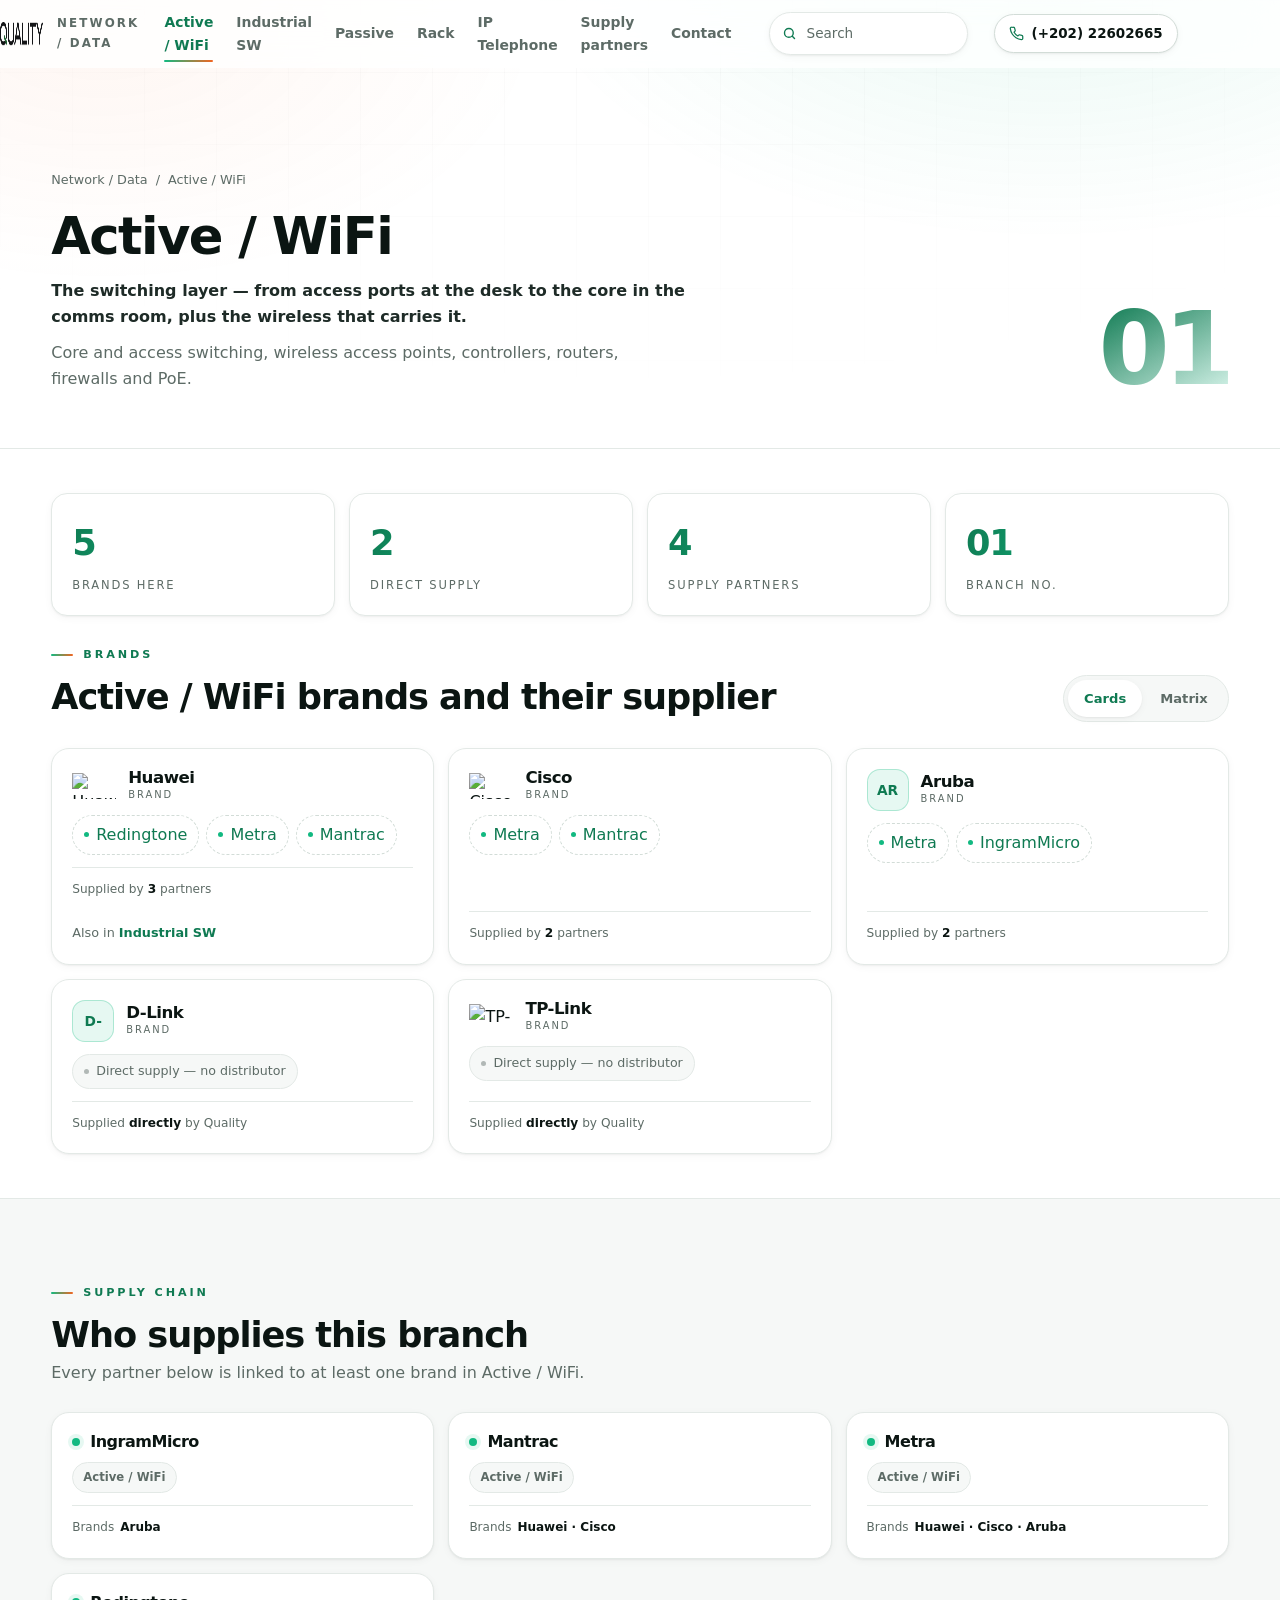
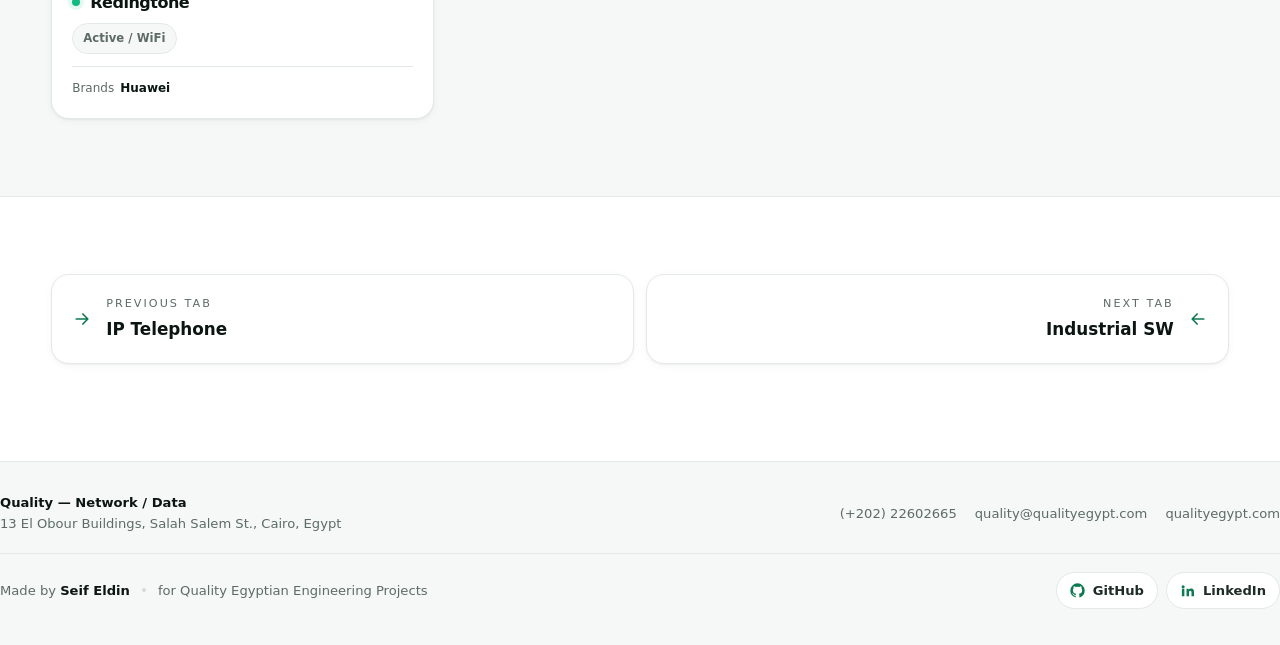
==== active.html @ df66ff1b "Add search, click-to-answer cross-links, insights, and social/SEO metadata" ====
<!doctype html>
<html lang="en">
<head>
<meta charset="utf-8">
<meta name="viewport" content="width=device-width, initial-scale=1">
<title>Active / WiFi — Quality Network / Data</title>
<meta name="description" content="Huawei, Cisco, Aruba, D-Link and TP-Link switching and wireless — with the partner behind each line.">
<link rel="icon" href="assets/icon.svg" type="image/svg+xml">
<link rel="apple-touch-icon" href="assets/apple-touch-icon.png">
<link rel="stylesheet" href="assets/style.css?v=7">

<!-- seo -->
<meta name="theme-color" content="#0F7A52">
<link rel="canonical" href="https://seifmomo.github.io/quality-network-map/active.html">
<meta property="og:type" content="website">
<meta property="og:site_name" content="Quality Network / Data">
<meta property="og:title" content="Active / WiFi — Quality Network / Data">
<meta property="og:description" content="Huawei, Cisco, Aruba, D-Link and TP-Link switching and wireless — with the partner behind each line.">
<meta property="og:url" content="https://seifmomo.github.io/quality-network-map/active.html">
<meta property="og:image" content="https://seifmomo.github.io/quality-network-map/img/og.png">
<meta property="og:image:width" content="1200">
<meta property="og:image:height" content="630">
<meta name="twitter:card" content="summary_large_image">
<meta name="twitter:title" content="Active / WiFi — Quality Network / Data">
<meta name="twitter:description" content="Huawei, Cisco, Aruba, D-Link and TP-Link switching and wireless — with the partner behind each line.">
<meta name="twitter:image" content="https://seifmomo.github.io/quality-network-map/img/og.png">
</head>
<body data-page="active">

<div class="prog" id="prog"></div>
<header class="bar" id="bar"></header>
<div class="mob" id="mob"></div>

<main>
  <section class="phero" id="phero"></section>
  <div id="body"></div>
</main>

<footer class="foot" id="foot"></footer>

<script src="assets/data.js?v=7"></script>
<script src="assets/app.js?v=7"></script>
</body>
</html>
---- assets/style.css ----
/* ===========================================================
   Quality Network — light UI
   White canvas · emerald accent · quiet motion
   =========================================================== */

:root{
  --white:#FFFFFF;
  --paper:#F6F8F7;
  --paper-2:#EFF3F1;
  --ink:#0B1512;
  --ink-2:#1E2B27;
  --muted:#5D6B66;
  --line:#E3E9E6;
  --line-2:#D2DCD7;
  --em:#0F7A52;          /* text-safe green */
  --em-mid:#12B981;      /* decorative green */
  --em-soft:rgba(18,185,129,.10);
  --em-line:rgba(18,185,129,.28);
  --warm:#F26522;
  --warm-soft:rgba(242,101,34,.10);
  --shadow-s:0 1px 2px rgba(11,21,18,.05),0 2px 8px rgba(11,21,18,.04);
  --shadow-m:0 10px 30px -14px rgba(11,21,18,.22);
  --shadow-l:0 34px 70px -34px rgba(11,21,18,.34);
  --bar:68px;
  --w:1240px;
  --ease:cubic-bezier(.2,.7,.2,1);
  --r:18px;
}

*,*::before,*::after{box-sizing:border-box}
html{scroll-behavior:smooth;-webkit-text-size-adjust:100%}
body{
  margin:0;color:var(--ink);background:var(--white);
  font:400 16px/1.62 "Inter","Segoe UI",system-ui,-apple-system,"Helvetica Neue",Arial,sans-serif;
  -webkit-font-smoothing:antialiased;overflow-x:hidden;
}

/* soft emerald light behind everything */
body::before{
  content:"";position:fixed;inset:0;z-index:-2;pointer-events:none;
  background:
    radial-gradient(900px 520px at 82% -8%,rgba(18,185,129,.10),transparent 60%),
    radial-gradient(760px 460px at 8% 2%,rgba(242,101,34,.06),transparent 58%);
}
body::after{
  content:"";position:fixed;inset:0;z-index:-1;pointer-events:none;opacity:.6;
  background-image:
    linear-gradient(rgba(11,21,18,.035) 1px,transparent 1px),
    linear-gradient(90deg,rgba(11,21,18,.035) 1px,transparent 1px);
  background-size:72px 72px;
  -webkit-mask-image:radial-gradient(110% 70% at 50% 0%,#000 10%,transparent 70%);
  mask-image:radial-gradient(110% 70% at 50% 0%,#000 10%,transparent 70%);
}

img{display:block;max-width:100%}
a{color:inherit;text-decoration:none}
h1,h2,h3{margin:0;line-height:1.08;letter-spacing:-.03em;font-weight:800;color:var(--ink)}
p{margin:0}
::selection{background:var(--em-mid);color:#fff}

.wrap{width:min(var(--w),92vw);margin-inline:auto}
.muted{color:var(--muted)}

.eyebrow{
  display:inline-flex;align-items:center;gap:10px;
  font-size:.7rem;font-weight:700;letter-spacing:.26em;text-transform:uppercase;color:var(--em);
}
.eyebrow::before{content:"";width:22px;height:2px;border-radius:2px;background:linear-gradient(90deg,var(--em-mid),var(--warm))}

.grad{background:linear-gradient(110deg,var(--em),var(--em-mid) 60%,var(--warm));-webkit-background-clip:text;background-clip:text;color:transparent}

/* ---------------- top bar ---------------- */
.bar{
  position:fixed;top:0;left:0;right:0;z-index:70;height:var(--bar);
  display:flex;align-items:center;
  background:rgba(255,255,255,.82);backdrop-filter:blur(20px) saturate(170%);
  border-bottom:1px solid transparent;
  transform:translateY(-112%);opacity:0;
  transition:transform .6s var(--ease),opacity .45s var(--ease),border-color .35s,box-shadow .35s;
}
body.bar-on .bar{transform:none;opacity:1}
.bar.stuck{border-color:var(--line);box-shadow:0 10px 30px -24px rgba(11,21,18,.5)}
.bar-in{display:flex;align-items:center;gap:14px;width:min(var(--w),92vw)}
.bar .logo{height:24px;width:auto}
.bar .brand{font-size:.74rem;font-weight:700;letter-spacing:.18em;text-transform:uppercase;color:var(--muted)}
.bar nav{margin-left:auto;display:flex;align-items:center;gap:1px}
.bar nav a{
  position:relative;padding:8px 11px;border-radius:10px;font-size:.87rem;font-weight:550;color:var(--muted);
  transition:color .2s,background .2s;
}
.bar nav a:hover{color:var(--ink);background:var(--paper)}
.bar nav a.on{color:var(--em)}
.bar nav a.on::after{
  content:"";position:absolute;left:11px;right:11px;bottom:2px;height:2px;border-radius:2px;
  background:linear-gradient(90deg,var(--em-mid),var(--warm));
  animation:wipe .45s var(--ease);
}
@keyframes wipe{from{transform:scaleX(0);transform-origin:left}to{transform:scaleX(1)}}
.bar .tel{
  display:inline-flex;align-items:center;gap:8px;margin-left:12px;padding:8px 14px;border-radius:999px;
  border:1px solid var(--line-2);background:var(--white);font-size:.84rem;font-weight:650;white-space:nowrap;
  box-shadow:var(--shadow-s);transition:.24s var(--ease);
}
.bar .tel:hover{border-color:var(--em-mid);color:var(--em);box-shadow:0 10px 24px -14px rgba(18,185,129,.9)}
.bar .tel svg{width:15px;height:15px;color:var(--em)}

.bsearch{
  display:flex;align-items:center;gap:8px;margin-left:12px;padding:8px 12px;border-radius:999px;
  border:1px solid var(--line);background:var(--white);box-shadow:var(--shadow-s);transition:.24s var(--ease);
}
.bsearch:focus-within{border-color:var(--em-mid);box-shadow:0 10px 24px -14px rgba(18,185,129,.9)}
.bsearch svg{width:15px;height:15px;color:var(--em);flex:none}
.bsearch input{border:0;outline:0;background:none;font:inherit;font-size:.85rem;font-weight:600;color:var(--ink);width:150px}
.bsearch input::placeholder{color:var(--muted);font-weight:500}
.bsearch input::-webkit-search-cancel-button{-webkit-appearance:none}

.burger{
  display:none;margin-left:auto;width:42px;height:42px;border-radius:12px;cursor:pointer;
  background:var(--white);border:1px solid var(--line);align-items:center;justify-content:center;flex-direction:column;gap:5px;
  box-shadow:var(--shadow-s);
}
.burger i{width:17px;height:2px;border-radius:2px;background:var(--ink);display:block;transition:.28s var(--ease)}
.burger.on i:nth-child(1){transform:translateY(6.5px) rotate(45deg)}
.burger.on i:nth-child(2){opacity:0}
.burger.on i:nth-child(3){transform:translateY(-6.5px) rotate(-45deg)}

.mob{
  position:fixed;top:var(--bar);left:0;right:0;z-index:69;
  background:rgba(255,255,255,.97);backdrop-filter:blur(18px);border-bottom:1px solid var(--line);
  box-shadow:var(--shadow-m);padding:8px 4vw 20px;display:none;
}
.mob.on{display:block;animation:dropIn .35s var(--ease)}
.mob a{display:flex;align-items:center;justify-content:space-between;gap:12px;padding:14px 2px;border-bottom:1px solid var(--line);font-weight:650}
.mob a:last-child{border:0}
.mob a i{font-style:normal;font-size:.72rem;letter-spacing:.14em;text-transform:uppercase;color:var(--muted)}
.mob a.on{color:var(--em)}
@keyframes dropIn{from{opacity:0;transform:translateY(-10px)}to{opacity:1;transform:none}}

@media (max-width:1080px){
  .bar nav{display:none}
  .bar .tel{display:none}
  .bsearch{margin-left:auto}
  .bsearch input{width:120px}
  .burger{display:flex;margin-left:0}
}

.prog{position:fixed;top:0;left:0;height:3px;width:0;z-index:71;background:linear-gradient(90deg,var(--em-mid),var(--warm))}

/* ---------------- hero ---------------- */
.hero{position:relative;padding:clamp(46px,8vh,96px) 0 clamp(40px,6vh,72px)}

.hero-logo{
  display:block;margin:0 auto;height:clamp(40px,5vw,58px);width:auto;
  filter:drop-shadow(0 10px 22px rgba(11,21,18,.10));
  animation:pop .9s var(--ease) both;
}
.hero-line{
  margin:22px auto 0;text-align:center;color:var(--muted);font-size:clamp(.95rem,1.5vw,1.05rem);
  animation:up .9s var(--ease) .08s both;
  transition:opacity .26s var(--ease),transform .26s var(--ease);
}
.hero-line.swap{opacity:0;transform:translateY(-4px)}

/* hero search + quick chips */
.hero-search{
  position:relative;width:min(560px,90vw);margin:26px auto 0;
  display:flex;align-items:center;gap:12px;padding:8px 10px 8px 18px;
  background:var(--white);border:1px solid var(--line);border-radius:999px;
  box-shadow:var(--shadow-m);transition:border-color .28s,box-shadow .28s,transform .28s var(--ease);
}
.hero-search:focus-within{border-color:var(--em-mid);box-shadow:0 20px 46px -26px rgba(18,185,129,.95);transform:translateY(-1px)}
.hero-search svg{width:19px;height:19px;color:var(--em);flex:none}
.hero-search input{
  flex:1;min-width:0;border:0;outline:0;background:none;font:inherit;
  font-size:1rem;font-weight:600;color:var(--ink);
}
.hero-search input::placeholder{color:var(--muted);font-weight:500}
.hero-search input::-webkit-search-cancel-button{-webkit-appearance:none}
.hero-search kbd{
  font:inherit;font-size:.72rem;font-weight:750;color:var(--muted);
  border:1px solid var(--line);border-bottom-width:2px;border-radius:7px;padding:2px 8px;background:var(--paper);
}
.hero-chips{display:flex;justify-content:center;gap:8px;flex-wrap:wrap;margin-top:14px}
.chip.q{cursor:pointer;font:inherit;transition:.22s var(--ease)}
.chip.q:hover{border-color:var(--em-mid);color:var(--em);transform:translateY(-2px);box-shadow:var(--shadow-s)}
.chip.act{
  cursor:pointer;font:inherit;background:none;border:1px dashed var(--line-2);
  transition:.22s var(--ease);
}
.chip.act:hover{border-color:var(--em-mid);color:var(--em);background:var(--em-soft);border-style:solid}

/* search results */
.sres{
  position:fixed;z-index:96;max-height:min(68vh,440px);overflow:auto;padding:8px;
  background:var(--white);border:1px solid var(--line);border-radius:14px;box-shadow:var(--shadow-l);
}
.sgrp{font-size:.66rem;font-weight:750;letter-spacing:.16em;text-transform:uppercase;color:var(--muted);padding:10px 10px 6px}
.srow{display:grid;grid-template-columns:auto 1fr;gap:2px 12px;align-items:center;padding:9px 10px;border-radius:10px;color:inherit;text-decoration:none}
.srow:hover,.srow:focus{background:var(--paper);outline:none}
.srow .sk{
  grid-row:1/3;align-self:center;font-size:.6rem;font-weight:750;letter-spacing:.1em;text-transform:uppercase;
  color:var(--em);background:var(--em-soft);border:1px solid var(--em-line);border-radius:6px;padding:3px 6px;
}
.srow b{font-size:.94rem;font-weight:700}
.srow .sm{grid-column:2;font-size:.78rem;color:var(--muted)}
.snone{padding:16px 12px;color:var(--muted);font-size:.9rem}

/* filter bar + focus highlight */
.filterbar{
  width:min(960px,92vw);margin:18px auto 0;display:flex;align-items:center;gap:12px;
  justify-content:space-between;font-size:.85rem;color:var(--muted);
}
.filterbar[hidden]{display:none}
.filterbar b{color:var(--ink)}
.fclear{
  font:inherit;cursor:pointer;font-weight:650;color:var(--ink-2);
  border:1px solid var(--line);background:var(--white);border-radius:999px;padding:6px 12px;
  transition:.22s var(--ease);
}
.fclear:hover{border-color:var(--em-mid);color:var(--em)}
.also{margin-top:12px;font-size:.8rem;color:var(--muted)}
.also a{color:var(--em);font-weight:700}
.also a:hover{text-decoration:underline}
.insight{max-width:66ch;margin:-16px 0 26px;font-weight:650;color:var(--ink-2)}
.insight::before{
  content:"";display:inline-block;width:16px;height:16px;margin-right:10px;vertical-align:-3px;border-radius:5px;
  background:linear-gradient(135deg,var(--em-mid),var(--em));
}
.bcard.flash,.scard.flash{animation:flash 1.8s var(--ease)}
@keyframes flash{
  0%,100%{box-shadow:var(--shadow-s)}
  25%{box-shadow:0 0 0 3px var(--em-mid),0 0 0 1px var(--em-mid) inset;border-color:var(--em-mid)}
}

/* ---- insights (supply tab) ---- */
.sslist{display:grid;gap:2px;margin-top:18px;max-width:820px}
.ssitem{display:flex;align-items:baseline;justify-content:space-between;gap:16px;padding:11px 2px;border-bottom:1px solid var(--line)}
.ssitem:last-child{border-bottom:0}
.ssitem b{font-weight:700}
.ssitem span{color:var(--muted);font-size:.86rem;text-align:right}
.cov{display:grid;gap:2px;margin-top:18px;max-width:820px}
.cov-row{display:flex;align-items:baseline;justify-content:space-between;gap:16px;padding:11px 2px;border-bottom:1px solid var(--line)}
.cov-row:last-child{border-bottom:0}
.cov-row b{font-weight:700}
.cov-row span{color:var(--muted);font-size:.84rem;text-align:right}

/* ---------------- section chooser ---------------- */
.chooser{width:min(960px,92vw);margin:clamp(26px,4vh,44px) auto 0;display:grid;gap:8px}
.row{
  position:relative;display:grid;align-items:center;gap:18px;
  grid-template-columns:34px minmax(0,auto) minmax(0,1fr) 34px;
  padding:16px 20px;border-radius:14px;
  background:var(--white);border:1px solid var(--line);
  transition:transform .3s var(--ease),border-color .3s,box-shadow .3s,background .3s;
}
.row::before{
  content:"";position:absolute;left:0;top:12px;bottom:12px;width:3px;border-radius:3px;
  background:linear-gradient(180deg,var(--em-mid),var(--warm));
  transform:scaleY(0);transform-origin:center;transition:transform .35s var(--ease);
}
.row:hover{transform:translateX(6px);border-color:var(--em-line);box-shadow:var(--shadow-m);background:#fff}
.row:hover::before{transform:scaleY(1)}
.row .ix{font-size:.76rem;font-weight:750;letter-spacing:.12em;color:var(--em)}
.row .nm{display:flex;align-items:center;gap:10px;min-width:0}
.row .nm b{font-size:clamp(1rem,1.6vw,1.16rem);font-weight:750;letter-spacing:-.015em;white-space:nowrap}
.row .nm i{
  font-style:normal;font-size:.7rem;font-weight:650;padding:3px 9px;border-radius:999px;flex:0 0 auto;
  background:var(--em-soft);border:1px solid var(--em-line);color:var(--em);
}
.row .tags{
  font-size:.83rem;color:var(--muted);text-align:right;
  overflow:hidden;text-overflow:ellipsis;white-space:nowrap;
}
.row .arw{
  width:30px;height:30px;border-radius:50%;display:grid;place-items:center;
  background:var(--paper);border:1px solid var(--line);color:var(--muted);transition:.3s var(--ease);
}
.row .arw svg{width:14px;height:14px}
.row:hover .arw{background:var(--em-mid);border-color:var(--em-mid);color:#fff;transform:rotate(-45deg)}

@media (max-width:760px){
  .row{grid-template-columns:26px minmax(0,1fr) 30px;gap:12px;padding:14px 16px}
  .row .tags{grid-column:2 / -1;text-align:left;white-space:normal;padding-right:34px}
}

@keyframes pop{from{opacity:0;transform:translateY(14px) scale(.94)}to{opacity:1;transform:none}}
@keyframes up{from{opacity:0;transform:translateY(20px)}to{opacity:1;transform:none}}

/* ---------------- section heads ---------------- */
.phero{padding:calc(var(--bar) + clamp(48px,8vw,104px)) 0 clamp(30px,5vw,56px);border-bottom:1px solid var(--line)}
.phero-in{display:flex;align-items:flex-end;justify-content:space-between;gap:26px;flex-wrap:wrap}
.phero .no{
  font-size:clamp(3.2rem,9vw,6.4rem);font-weight:850;line-height:.85;letter-spacing:-.06em;
  background:linear-gradient(150deg,var(--em),rgba(18,185,129,.18));-webkit-background-clip:text;background-clip:text;color:transparent;
}
.phero h1{font-size:clamp(1.9rem,4.4vw,3.2rem);margin-top:10px}
.phero .blurb{margin-top:14px;font-weight:550;max-width:58ch;color:var(--ink-2)}
.phero .note{margin-top:10px;color:var(--muted);max-width:62ch}
.crumb{display:flex;align-items:center;gap:8px;margin-bottom:18px;font-size:.8rem;color:var(--muted)}
.crumb a:hover{color:var(--em)}

.section{padding:clamp(40px,6vw,78px) 0}
.section.tight{padding:clamp(26px,3.5vw,44px) 0}
.section.alt{background:var(--paper);border-block:1px solid var(--line)}

.sechead{margin-bottom:26px}
.sechead h2{font-size:clamp(1.5rem,3.2vw,2.2rem);margin:14px 0 6px}
.sechead p{max-width:62ch;color:var(--muted)}

/* ---------------- view toggle ---------------- */
.viewtoggle{display:inline-flex;padding:4px;border-radius:999px;background:var(--paper);border:1px solid var(--line);gap:2px}
.viewtoggle button{
  border:0;background:transparent;cursor:pointer;font:inherit;font-size:.82rem;font-weight:650;
  color:var(--muted);padding:8px 16px;border-radius:999px;transition:.24s var(--ease);
}
.viewtoggle button:hover{color:var(--ink)}
.viewtoggle button.on{background:var(--white);color:var(--em);box-shadow:var(--shadow-s)}

/* ---------------- matrix ---------------- */
.mtxwrap{
  overflow-x:auto;border:1px solid var(--line);border-radius:16px;background:var(--white);box-shadow:var(--shadow-s);
}
.mtx{border-collapse:separate;border-spacing:0;width:100%;min-width:600px;font-size:.86rem}
.mtx th,.mtx td{padding:12px 14px;border-bottom:1px solid var(--line);text-align:center;white-space:nowrap}
.mtx thead th{
  position:sticky;top:0;z-index:2;background:var(--paper);font-weight:700;font-size:.76rem;
  letter-spacing:.04em;color:var(--ink-2);text-transform:uppercase;
}
.mtx tbody tr:last-child th,.mtx tbody tr:last-child td{border-bottom:0}
.mtx th.lead{
  position:sticky;left:0;z-index:1;background:var(--white);text-align:left;font-weight:650;
  box-shadow:1px 0 0 var(--line);
}
.mtx thead th.lead{z-index:3;background:var(--paper);box-shadow:1px 0 0 var(--line)}
.mtx tbody tr:hover td,.mtx tbody tr:hover th.lead{background:var(--em-soft)}
.mtx td .dot{
  display:inline-block;width:11px;height:11px;border-radius:50%;
  background:var(--paper-2);box-shadow:inset 0 0 0 1px var(--line);
}
.mtx td .dot.on{background:linear-gradient(140deg,var(--em),var(--em-mid));box-shadow:0 0 0 3px var(--em-soft)}
.mtx tr.dir th.lead{color:var(--warm)}
.mtx thead th.dir{color:var(--warm);background:var(--warm-soft)}
.mtx tr.dir td .dot.on{background:var(--warm);box-shadow:0 0 0 3px var(--warm-soft);border-radius:3px}
.legend{display:flex;flex-wrap:wrap;gap:18px;margin-top:14px;font-size:.78rem;color:var(--muted)}
.legend span{display:inline-flex;align-items:center;gap:8px}
.legend i{width:11px;height:11px;border-radius:50%;background:linear-gradient(140deg,var(--em),var(--em-mid))}
.legend i.dir{background:var(--warm);border-radius:3px}

/* partners band */
.band{
  display:flex;align-items:center;gap:20px;flex-wrap:wrap;margin-top:22px;padding:20px 22px;
  border:1px solid var(--line);border-radius:16px;background:var(--white);box-shadow:var(--shadow-s);
}
.band-txt b{display:block;font-size:1rem;font-weight:750}
.band-txt span{display:block;font-size:.8rem;color:var(--muted);margin-top:2px}
.band .chips{flex:1 1 320px}
.band .btn{margin-left:auto}

/* grids ---------------- */
.grid{display:grid;gap:14px}
.g2{grid-template-columns:repeat(2,1fr)}
.g3{grid-template-columns:repeat(3,1fr)}
@media (max-width:1080px){.g3{grid-template-columns:repeat(2,1fr)}}
@media (max-width:700px){.g2,.g3{grid-template-columns:1fr}}

/* brand card */
.bcard{
  display:flex;flex-direction:column;gap:12px;padding:20px;border-radius:var(--r);
  background:var(--white);border:1px solid var(--line);box-shadow:var(--shadow-s);
  transition:transform .32s var(--ease),box-shadow .32s var(--ease),border-color .32s;
}
.bcard:hover{transform:translateY(-5px);box-shadow:var(--shadow-m);border-color:var(--em-line)}
.bcard .top{display:flex;align-items:center;gap:12px}
.bcard .mark{
  width:42px;height:42px;border-radius:13px;display:grid;place-items:center;flex:0 0 auto;
  background:var(--em-soft);border:1px solid var(--em-line);font-weight:800;font-size:.86rem;color:var(--em);
}
.bcard img.lg{width:44px;height:26px;object-fit:contain}
.bcard h3{font-size:1.04rem}
.bcard .wl{font-size:.62rem;letter-spacing:.2em;text-transform:uppercase;color:var(--muted)}
.chips{display:flex;flex-wrap:wrap;gap:7px}
.chip{
  display:inline-flex;align-items:center;gap:7px;padding:6px 11px;border-radius:999px;
  background:var(--em-soft);border:1px solid var(--em-line);font-size:.79rem;font-weight:650;color:var(--em);
}
.chip::before{content:"";width:5px;height:5px;border-radius:50%;background:var(--em-mid)}
.chip.none{background:var(--paper);border-color:var(--line);color:var(--muted);font-weight:500}
.chip.none::before{background:var(--muted);opacity:.45}
.bcard .link{
  margin-top:auto;padding-top:12px;border-top:1px solid var(--line);
  font-size:.76rem;color:var(--muted);display:flex;align-items:center;gap:7px;
}
.bcard .link b{color:var(--ink);font-weight:650}

/* supply card */
.scard{
  padding:20px;border-radius:var(--r);border:1px solid var(--line);background:var(--white);box-shadow:var(--shadow-s);
  transition:transform .32s var(--ease),box-shadow .32s var(--ease),border-color .32s;
}
.scard:hover{transform:translateY(-5px);box-shadow:var(--shadow-m);border-color:var(--em-line)}
.scard h3{font-size:1rem;display:flex;align-items:center;gap:10px}
.scard h3::before{content:"";width:8px;height:8px;border-radius:50%;background:var(--em-mid);box-shadow:0 0 0 4px var(--em-soft)}
.scard .srv{display:flex;flex-wrap:wrap;gap:6px;margin-top:12px}
.scard .srv a,.scard .srv span{
  font-size:.73rem;font-weight:650;padding:5px 10px;border-radius:999px;
  background:var(--paper);border:1px solid var(--line);color:var(--muted);transition:.22s;
}
.scard .srv a:hover{border-color:var(--em-mid);color:var(--em);background:var(--em-soft)}
.scard .br{display:flex;flex-wrap:wrap;gap:6px;margin-top:12px;padding-top:12px;border-top:1px solid var(--line);font-size:.75rem}
.scard .br i{font-style:normal;color:var(--muted)}
.scard .br b{font-weight:650}

/* stats */
.strip{display:grid;grid-template-columns:repeat(4,1fr);gap:14px}
@media (max-width:860px){.strip{grid-template-columns:repeat(2,1fr)}}
.strip div{padding:20px;border-radius:16px;background:var(--white);border:1px solid var(--line);box-shadow:var(--shadow-s)}
.strip b{display:block;font-size:clamp(1.6rem,3vw,2.2rem);font-weight:850;letter-spacing:-.03em}
.strip span{display:block;margin-top:5px;font-size:.72rem;letter-spacing:.16em;text-transform:uppercase;color:var(--muted)}

/* overview columns */
.ov{display:grid;grid-template-columns:repeat(5,1fr);gap:12px}
@media (max-width:1100px){.ov{grid-template-columns:repeat(3,1fr)}}
@media (max-width:760px){.ov{grid-template-columns:repeat(2,1fr)}}
@media (max-width:520px){.ov{grid-template-columns:1fr}}
.ov-col{
  padding:18px;border-radius:16px;background:var(--white);border:1px solid var(--line);box-shadow:var(--shadow-s);
  transition:.32s var(--ease);
}
.ov-col:hover{transform:translateY(-5px);box-shadow:var(--shadow-m);border-color:var(--em-line)}
.ov-col h3{font-size:.98rem;display:flex;align-items:baseline;gap:8px}
.ov-col h3 i{font-style:normal;font-size:.68rem;letter-spacing:.14em;color:var(--em)}
.ov-col ul{list-style:none;padding:0;margin:14px 0 0;display:grid;gap:9px}
.ov-col li b{display:block;font-size:.88rem;font-weight:650}
.ov-col li span{display:block;font-size:.72rem;color:var(--em);opacity:.9;margin-top:1px}
.ov-col li span.none{color:var(--muted);font-style:italic;opacity:.8}
.ov-col .more{display:inline-flex;align-items:center;gap:7px;margin-top:14px;font-size:.78rem;font-weight:700;color:var(--em)}
.ov-col .more svg{width:13px;height:13px}

/* photo */
.shot{margin:0;border-radius:22px;overflow:hidden;border:1px solid var(--line);box-shadow:var(--shadow-l);background:var(--paper)}
.shot img{width:100%;height:auto}
.shot figcaption{
  position:absolute;left:0;right:0;bottom:0;padding:16px 20px;font-size:.82rem;color:var(--muted);
  background:linear-gradient(0deg,rgba(255,255,255,.96),transparent);
}
.shot{position:relative}

/* contact */
.cbox{padding:22px;border-radius:var(--r);background:var(--white);border:1px solid var(--line);box-shadow:var(--shadow-s);transition:.3s var(--ease)}
.cbox:hover{border-color:var(--em-line);transform:translateY(-4px);box-shadow:var(--shadow-m)}
.cbox .ic{
  width:42px;height:42px;border-radius:13px;display:grid;place-items:center;margin-bottom:14px;
  background:var(--em-soft);border:1px solid var(--em-line);color:var(--em);
}
.cbox .ic svg{width:19px;height:19px}
.cbox b{display:block;font-size:.72rem;letter-spacing:.2em;text-transform:uppercase;color:var(--muted);margin-bottom:6px}
.cbox a:hover{color:var(--em)}

.form{padding:26px;border-radius:var(--r);background:var(--white);border:1px solid var(--line);box-shadow:var(--shadow-m)}
.f{margin-bottom:14px}
.f label{display:block;font-size:.72rem;letter-spacing:.16em;text-transform:uppercase;color:var(--muted);margin-bottom:7px}
.f input,.f textarea,.f select{
  width:100%;padding:13px 15px;border-radius:13px;background:var(--white);color:var(--ink);
  border:1px solid var(--line-2);outline:0;transition:.22s;
}
.f textarea{resize:vertical;min-height:110px}
.f input:focus,.f textarea:focus,.f select:focus{border-color:var(--em-mid);box-shadow:0 0 0 4px var(--em-soft)}
.f.invalid input,.f.invalid textarea{border-color:#E4572E;box-shadow:0 0 0 4px rgba(228,87,46,.10)}
.f .msg{display:none;font-size:.75rem;color:#C2410C;margin-top:6px}
.f.invalid .msg{display:block}

.btn{
  display:inline-flex;align-items:center;gap:10px;padding:13px 22px;border-radius:999px;cursor:pointer;
  font-weight:700;font-size:.92rem;border:1px solid transparent;transition:.26s var(--ease);
}
.btn-p{background:linear-gradient(120deg,var(--em),var(--em-mid));color:#fff;box-shadow:0 16px 34px -18px rgba(15,122,82,.95)}
.btn-p:hover{transform:translateY(-2px);box-shadow:0 22px 44px -18px rgba(15,122,82,1)}
.btn svg{width:15px;height:15px}

/* prev / next */
.pn{display:grid;grid-template-columns:1fr 1fr;gap:12px}
@media (max-width:720px){.pn{grid-template-columns:1fr}}
.pn a{display:flex;align-items:center;gap:14px;padding:20px;border-radius:var(--r);background:var(--white);border:1px solid var(--line);box-shadow:var(--shadow-s);transition:.3s var(--ease)}
.pn a:hover{border-color:var(--em-line);transform:translateY(-4px);box-shadow:var(--shadow-m)}
.pn a small{display:block;font-size:.7rem;letter-spacing:.18em;text-transform:uppercase;color:var(--muted)}
.pn a b{display:block;font-size:1.05rem;font-weight:700;margin-top:3px}
.pn a.next{text-align:right;justify-content:flex-end}
.pn svg{width:20px;height:20px;color:var(--em);flex:0 0 auto}

/* footer */
.foot{border-top:1px solid var(--line);background:var(--paper);padding:30px 0 36px;margin-top:20px}
.foot-in{display:flex;gap:14px;flex-wrap:wrap;justify-content:space-between;align-items:center;font-size:.82rem;color:var(--muted)}
.foot a:hover{color:var(--em)}
.foot b{color:var(--ink)}
.credit{
  display:flex;align-items:center;gap:12px;flex-wrap:wrap;font-size:.82rem;color:var(--muted);
  border-top:1px solid var(--line);margin-top:18px;padding-top:18px;
}
.credit .dot{width:4px;height:4px;border-radius:50%;background:var(--line-2)}
.credit .who{color:var(--ink);font-weight:650}
.credit .soc{margin-left:auto;display:flex;gap:8px}
.credit .soc a{
  display:inline-flex;align-items:center;gap:8px;padding:7px 13px;border-radius:999px;
  background:var(--white);border:1px solid var(--line);font-weight:650;color:var(--ink-2);
  transition:.24s var(--ease);
}
.credit .soc a:hover{border-color:var(--em-mid);color:var(--em);transform:translateY(-2px);box-shadow:var(--shadow-s)}
.credit .soc svg{width:15px;height:15px;color:var(--em)}

/* ---------------- reveal once ---------------- */
[data-fade]{opacity:0;transform:translateY(16px);transition:opacity .7s var(--ease),transform .7s var(--ease)}
[data-fade].in{opacity:1;transform:none}

@media (prefers-reduced-motion:reduce){
  *{animation:none !important;transition-duration:.01ms !important}
  [data-fade]{opacity:1;transform:none}
}

@media print{
  .bar,.mob,.prog{display:none !important}
  body::before,body::after{display:none}
  [data-fade]{opacity:1 !important;transform:none !important}
  .section.alt,.foot{background:#fff}
}
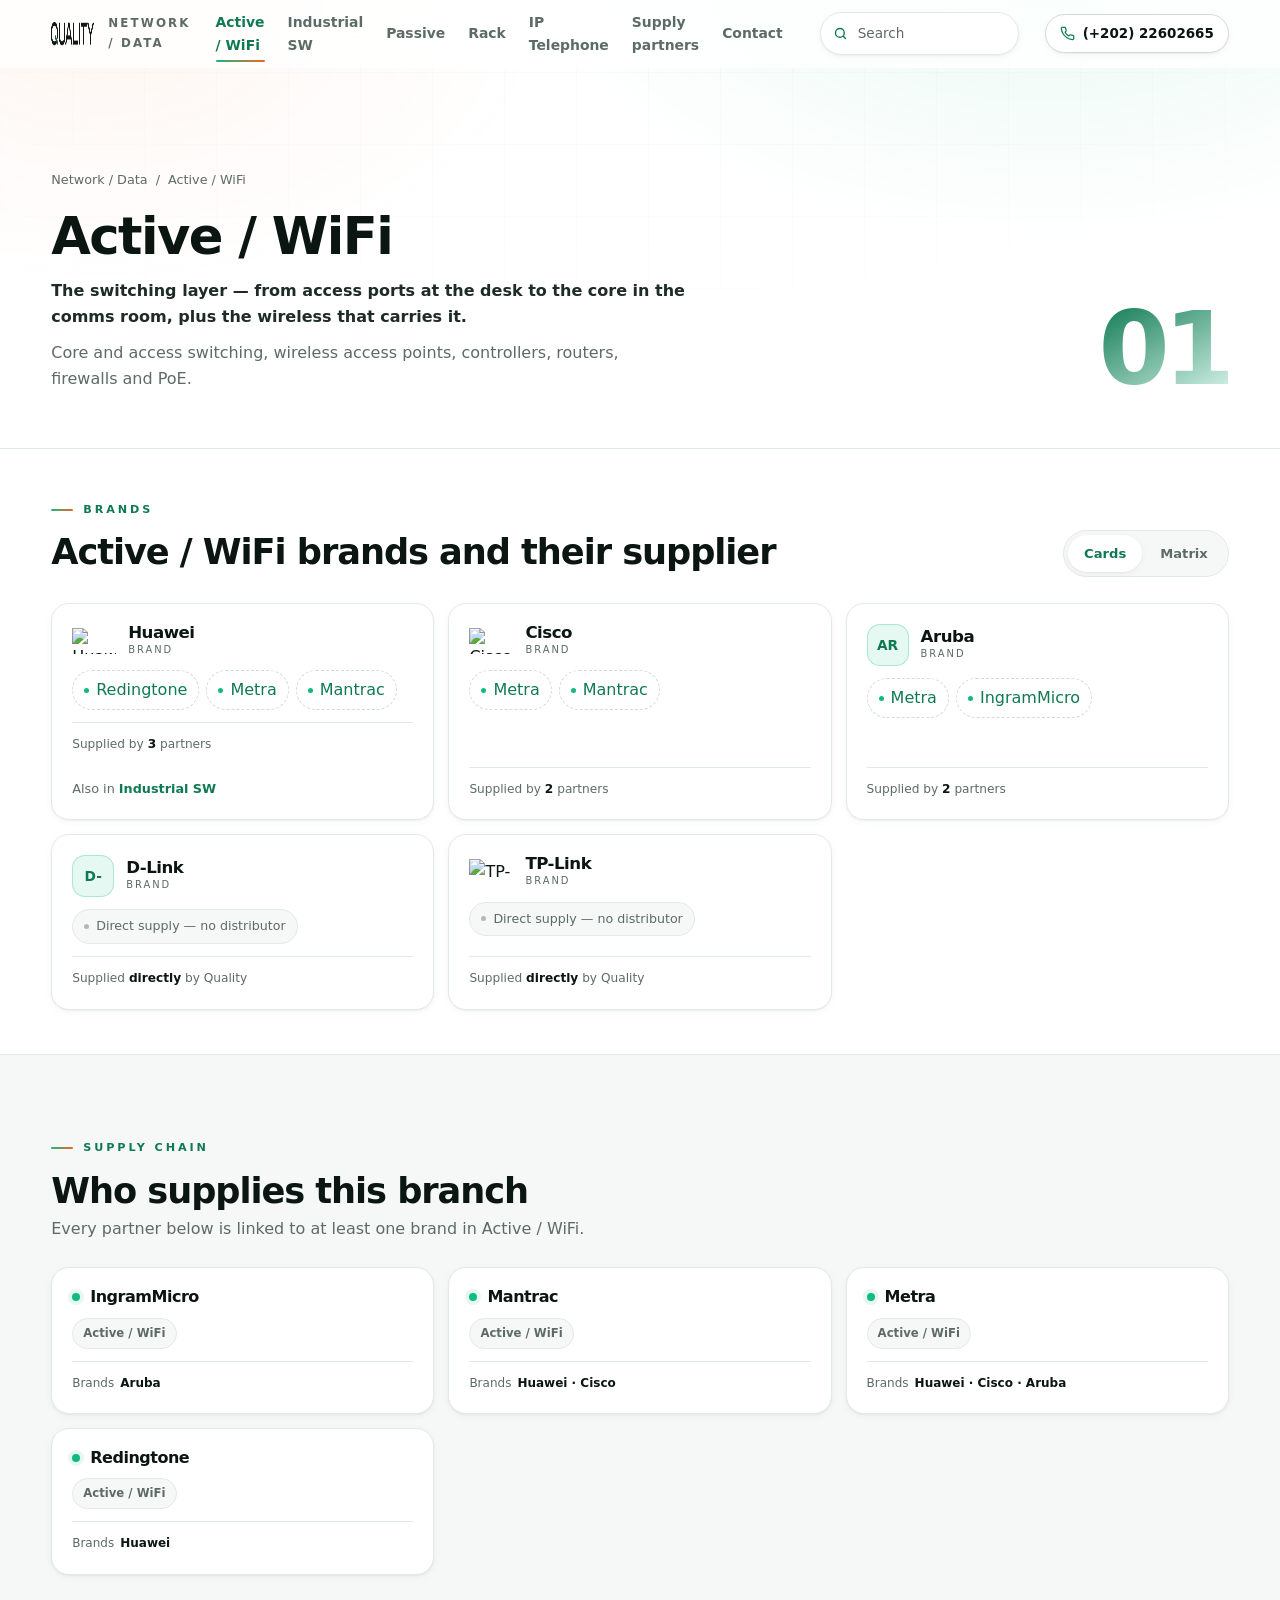
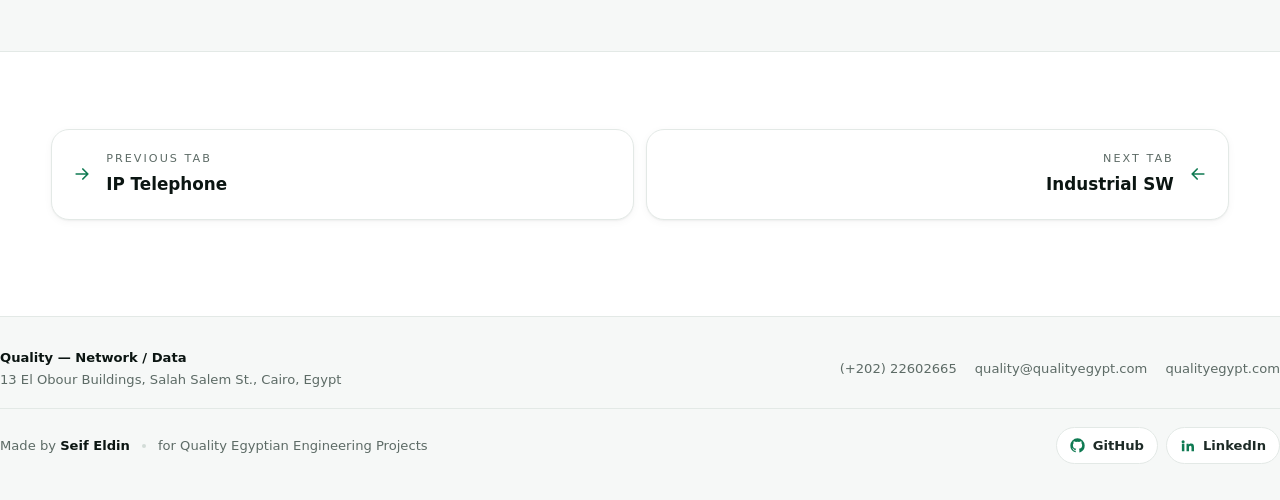
==== commit 2631305e: "Remove per-section stat strip; align top bar to page width" ====
--- a/active.html
+++ b/active.html
@@ -7,7 +7,7 @@
 <meta name="description" content="Huawei, Cisco, Aruba, D-Link and TP-Link switching and wireless — with the partner behind each line.">
 <link rel="icon" href="assets/icon.svg" type="image/svg+xml">
 <link rel="apple-touch-icon" href="assets/apple-touch-icon.png">
-<link rel="stylesheet" href="assets/style.css?v=7">
+<link rel="stylesheet" href="assets/style.css?v=8">
 
 <!-- seo -->
 <meta name="theme-color" content="#0F7A52">
@@ -38,7 +38,7 @@
 
 <footer class="foot" id="foot"></footer>
 
-<script src="assets/data.js?v=7"></script>
-<script src="assets/app.js?v=7"></script>
+<script src="assets/data.js?v=8"></script>
+<script src="assets/app.js?v=8"></script>
 </body>
 </html>
--- a/assets/style.css
+++ b/assets/style.css
@@ -80,7 +80,7 @@
 }
 body.bar-on .bar{transform:none;opacity:1}
 .bar.stuck{border-color:var(--line);box-shadow:0 10px 30px -24px rgba(11,21,18,.5)}
-.bar-in{display:flex;align-items:center;gap:14px;width:min(var(--w),92vw)}
+.bar-in{display:flex;align-items:center;gap:14px;width:min(var(--w),92vw);margin-inline:auto}
 .bar .logo{height:24px;width:auto}
 .bar .brand{font-size:.74rem;font-weight:700;letter-spacing:.18em;text-transform:uppercase;color:var(--muted)}
 .bar nav{margin-left:auto;display:flex;align-items:center;gap:1px}
@@ -410,13 +410,6 @@
 .scard .br i{font-style:normal;color:var(--muted)}
 .scard .br b{font-weight:650}
 
-/* stats */
-.strip{display:grid;grid-template-columns:repeat(4,1fr);gap:14px}
-@media (max-width:860px){.strip{grid-template-columns:repeat(2,1fr)}}
-.strip div{padding:20px;border-radius:16px;background:var(--white);border:1px solid var(--line);box-shadow:var(--shadow-s)}
-.strip b{display:block;font-size:clamp(1.6rem,3vw,2.2rem);font-weight:850;letter-spacing:-.03em}
-.strip span{display:block;margin-top:5px;font-size:.72rem;letter-spacing:.16em;text-transform:uppercase;color:var(--muted)}
-
 /* overview columns */
 .ov{display:grid;grid-template-columns:repeat(5,1fr);gap:12px}
 @media (max-width:1100px){.ov{grid-template-columns:repeat(3,1fr)}}
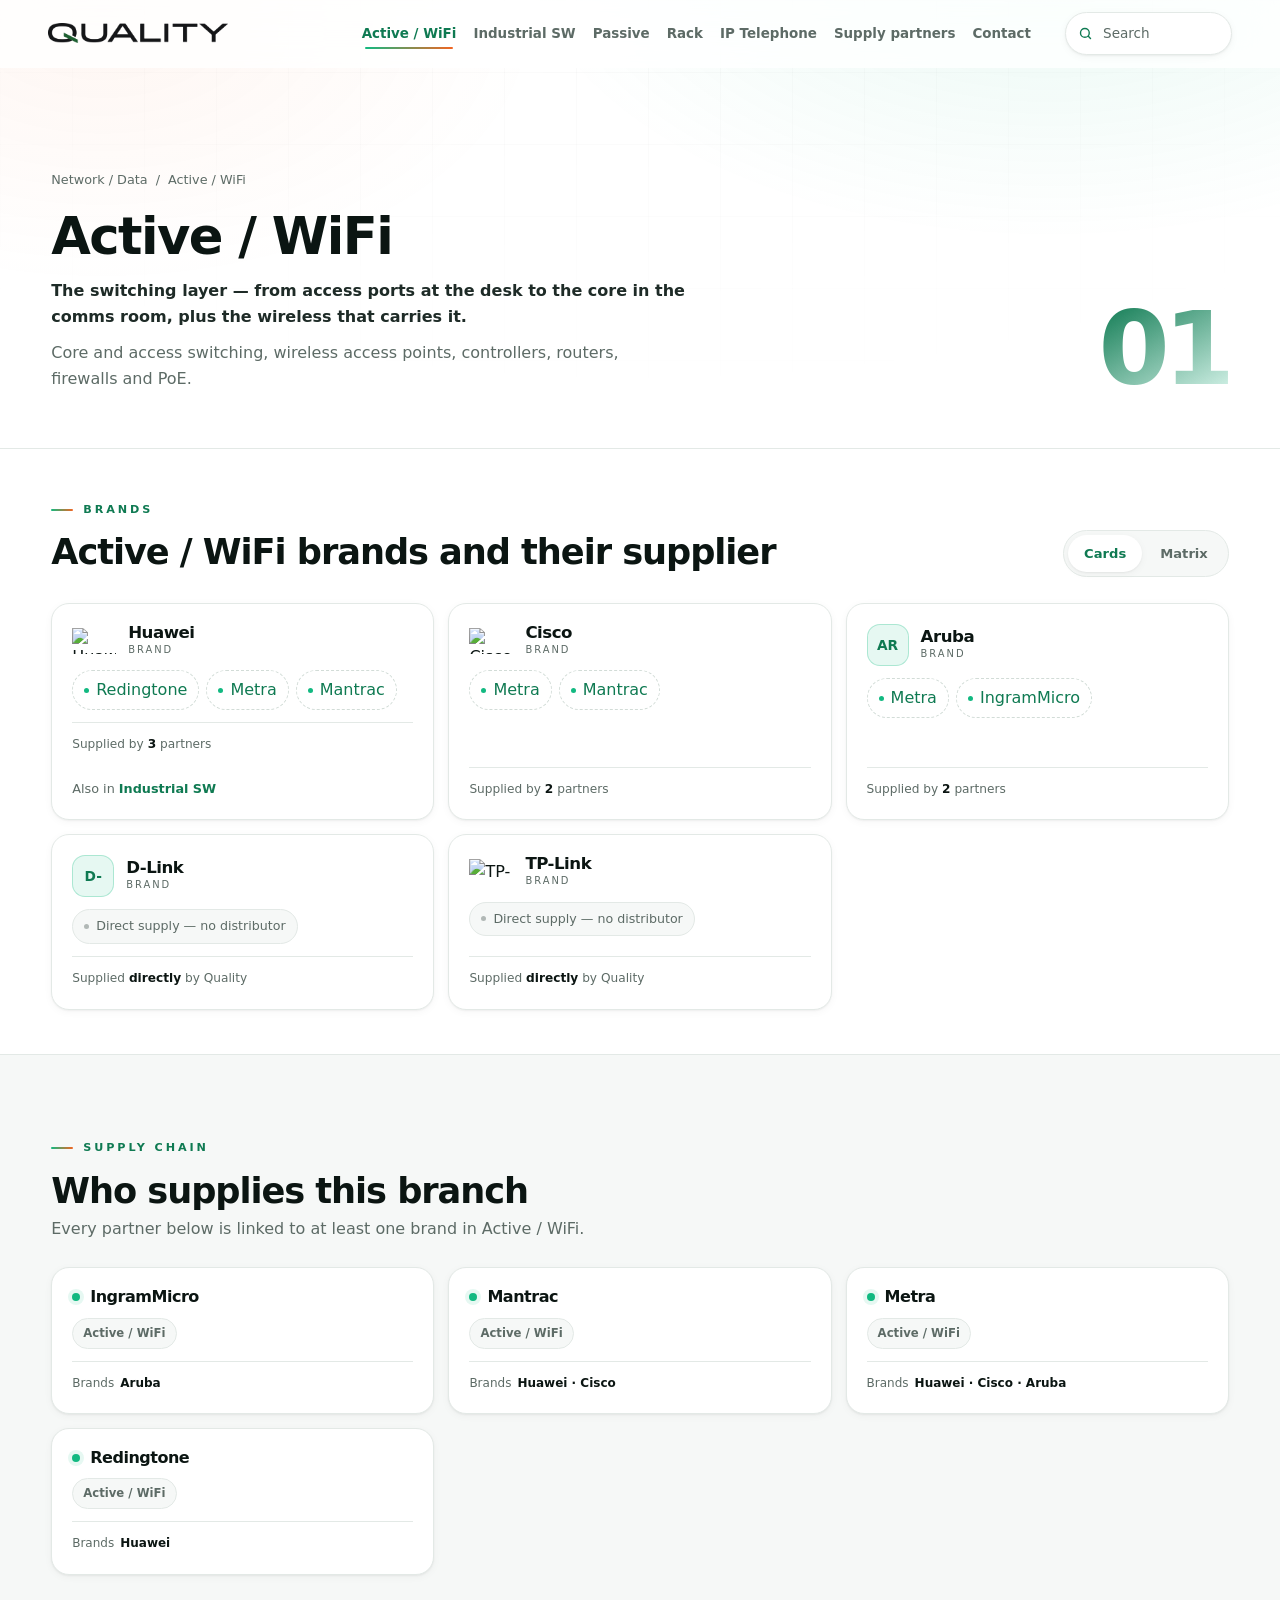
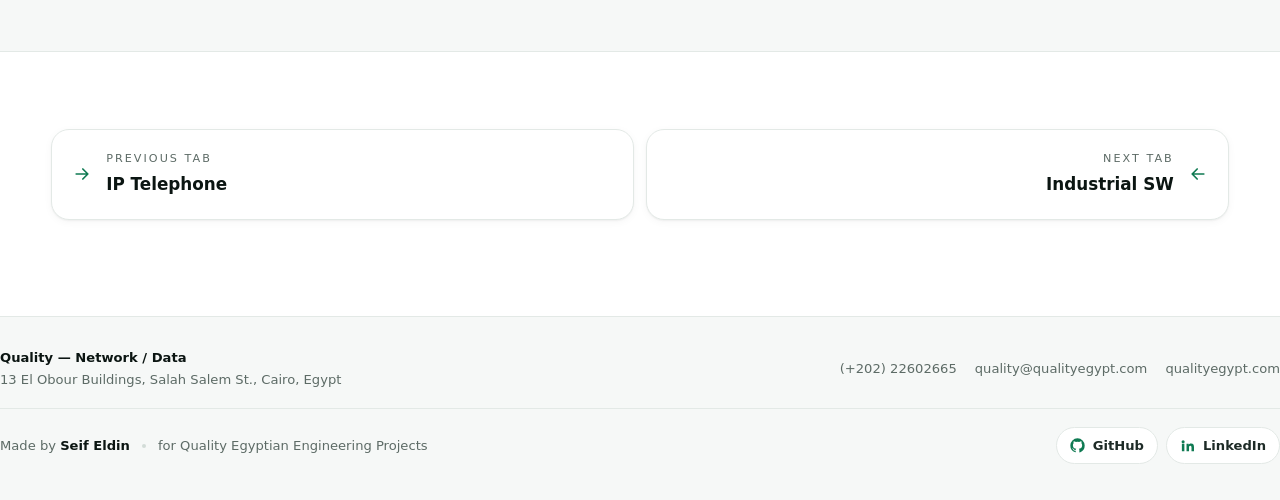
==== commit 32c5f741: "Top bar: logo alone at top-left, full-bleed header, drop redundant label" ====
--- a/active.html
+++ b/active.html
@@ -7,7 +7,7 @@
 <meta name="description" content="Huawei, Cisco, Aruba, D-Link and TP-Link switching and wireless — with the partner behind each line.">
 <link rel="icon" href="assets/icon.svg" type="image/svg+xml">
 <link rel="apple-touch-icon" href="assets/apple-touch-icon.png">
-<link rel="stylesheet" href="assets/style.css?v=8">
+<link rel="stylesheet" href="assets/style.css?v=14">
 
 <!-- seo -->
 <meta name="theme-color" content="#0F7A52">
@@ -38,7 +38,7 @@
 
 <footer class="foot" id="foot"></footer>
 
-<script src="assets/data.js?v=8"></script>
-<script src="assets/app.js?v=8"></script>
+<script src="assets/data.js?v=14"></script>
+<script src="assets/app.js?v=14"></script>
 </body>
 </html>
--- a/assets/style.css
+++ b/assets/style.css
@@ -80,12 +80,11 @@
 }
 body.bar-on .bar{transform:none;opacity:1}
 .bar.stuck{border-color:var(--line);box-shadow:0 10px 30px -24px rgba(11,21,18,.5)}
-.bar-in{display:flex;align-items:center;gap:14px;width:min(var(--w),92vw);margin-inline:auto}
+.bar-in{display:flex;align-items:center;gap:14px;width:100%;padding-inline:clamp(16px,4vw,48px)}
 .bar .logo{height:24px;width:auto}
-.bar .brand{font-size:.74rem;font-weight:700;letter-spacing:.18em;text-transform:uppercase;color:var(--muted)}
 .bar nav{margin-left:auto;display:flex;align-items:center;gap:1px}
 .bar nav a{
-  position:relative;padding:8px 11px;border-radius:10px;font-size:.87rem;font-weight:550;color:var(--muted);
+  position:relative;padding:8px 9px;border-radius:10px;font-size:.87rem;font-weight:550;color:var(--muted);
   transition:color .2s,background .2s;
 }
 .bar nav a:hover{color:var(--ink);background:var(--paper)}
@@ -135,6 +134,16 @@
 .mob a i{font-style:normal;font-size:.72rem;letter-spacing:.14em;text-transform:uppercase;color:var(--muted)}
 .mob a.on{color:var(--em)}
 @keyframes dropIn{from{opacity:0;transform:translateY(-10px)}to{opacity:1;transform:none}}
+
+@media (max-width:1400px){
+  .bar .logo{height:20px}
+  .bar nav a{padding:7px 8px;font-size:.84rem}
+  .bsearch input{width:118px}
+}
+
+@media (max-width:1300px){
+  .bar .tel{display:none}
+}
 
 @media (max-width:1080px){
   .bar nav{display:none}
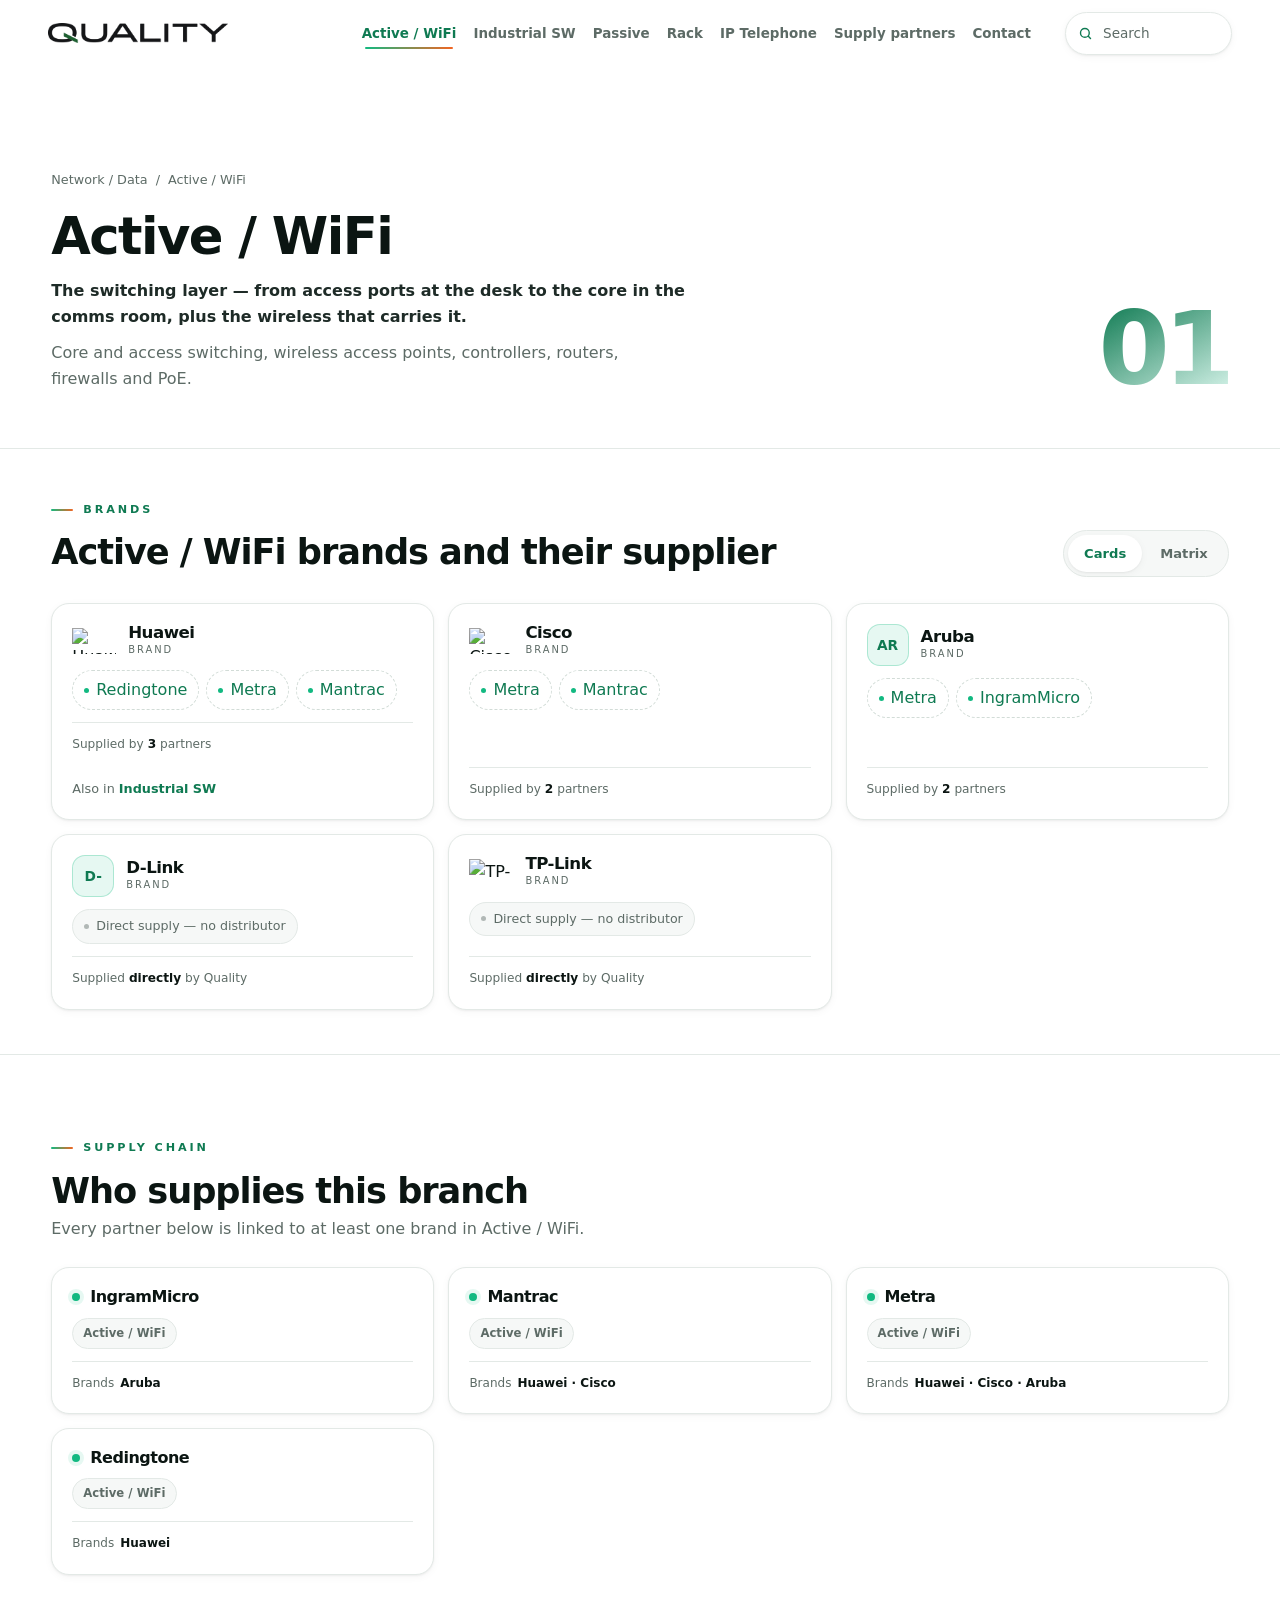
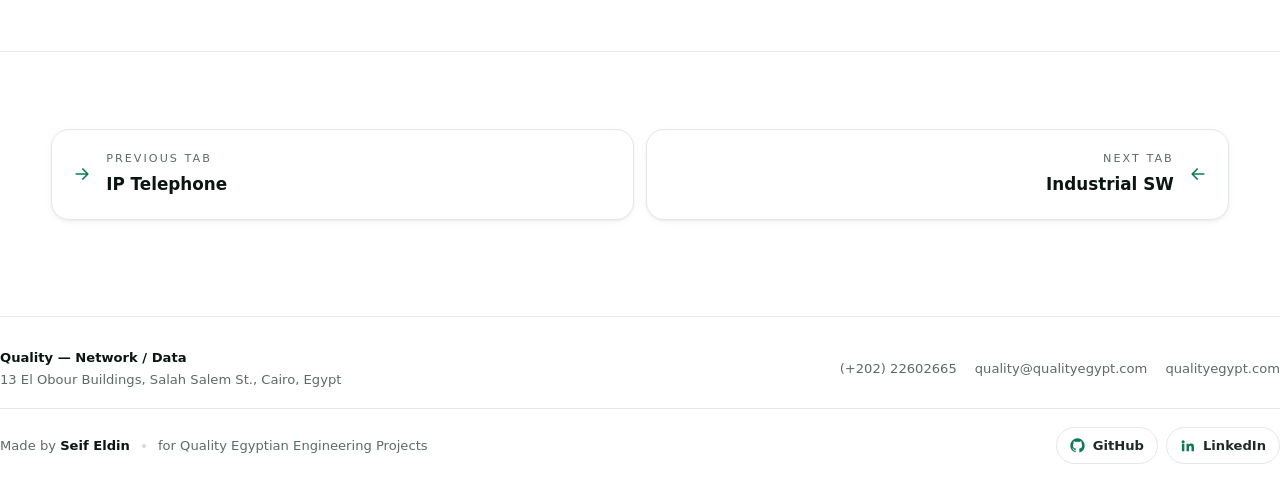
==== commit 975269cf: "Pure white canvas: drop site glow/grid, hairline section dividers" ====
--- a/active.html
+++ b/active.html
@@ -7,7 +7,7 @@
 <meta name="description" content="Huawei, Cisco, Aruba, D-Link and TP-Link switching and wireless — with the partner behind each line.">
 <link rel="icon" href="assets/icon.svg" type="image/svg+xml">
 <link rel="apple-touch-icon" href="assets/apple-touch-icon.png">
-<link rel="stylesheet" href="assets/style.css?v=14">
+<link rel="stylesheet" href="assets/style.css?v=15">
 
 <!-- seo -->
 <meta name="theme-color" content="#0F7A52">
@@ -38,7 +38,7 @@
 
 <footer class="foot" id="foot"></footer>
 
-<script src="assets/data.js?v=14"></script>
-<script src="assets/app.js?v=14"></script>
+<script src="assets/data.js?v=15"></script>
+<script src="assets/app.js?v=15"></script>
 </body>
 </html>
--- a/assets/style.css
+++ b/assets/style.css
@@ -35,22 +35,7 @@
   -webkit-font-smoothing:antialiased;overflow-x:hidden;
 }
 
-/* soft emerald light behind everything */
-body::before{
-  content:"";position:fixed;inset:0;z-index:-2;pointer-events:none;
-  background:
-    radial-gradient(900px 520px at 82% -8%,rgba(18,185,129,.10),transparent 60%),
-    radial-gradient(760px 460px at 8% 2%,rgba(242,101,34,.06),transparent 58%);
-}
-body::after{
-  content:"";position:fixed;inset:0;z-index:-1;pointer-events:none;opacity:.6;
-  background-image:
-    linear-gradient(rgba(11,21,18,.035) 1px,transparent 1px),
-    linear-gradient(90deg,rgba(11,21,18,.035) 1px,transparent 1px);
-  background-size:72px 72px;
-  -webkit-mask-image:radial-gradient(110% 70% at 50% 0%,#000 10%,transparent 70%);
-  mask-image:radial-gradient(110% 70% at 50% 0%,#000 10%,transparent 70%);
-}
+/* pure white canvas */
 
 img{display:block;max-width:100%}
 a{color:inherit;text-decoration:none}
@@ -296,7 +281,7 @@
 @keyframes up{from{opacity:0;transform:translateY(20px)}to{opacity:1;transform:none}}
 
 /* ---------------- section heads ---------------- */
-.phero{padding:calc(var(--bar) + clamp(48px,8vw,104px)) 0 clamp(30px,5vw,56px);border-bottom:1px solid var(--line)}
+.phero{padding:calc(var(--bar) + clamp(48px,8vw,104px)) 0 clamp(30px,5vw,56px)}
 .phero-in{display:flex;align-items:flex-end;justify-content:space-between;gap:26px;flex-wrap:wrap}
 .phero .no{
   font-size:clamp(3.2rem,9vw,6.4rem);font-weight:850;line-height:.85;letter-spacing:-.06em;
@@ -308,9 +293,9 @@
 .crumb{display:flex;align-items:center;gap:8px;margin-bottom:18px;font-size:.8rem;color:var(--muted)}
 .crumb a:hover{color:var(--em)}
 
-.section{padding:clamp(40px,6vw,78px) 0}
+.section{padding:clamp(40px,6vw,78px) 0;border-top:1px solid var(--line)}
 .section.tight{padding:clamp(26px,3.5vw,44px) 0}
-.section.alt{background:var(--paper);border-block:1px solid var(--line)}
+.section.alt{background:var(--white)}
 
 .sechead{margin-bottom:26px}
 .sechead h2{font-size:clamp(1.5rem,3.2vw,2.2rem);margin:14px 0 6px}
@@ -490,7 +475,7 @@
 .pn svg{width:20px;height:20px;color:var(--em);flex:0 0 auto}
 
 /* footer */
-.foot{border-top:1px solid var(--line);background:var(--paper);padding:30px 0 36px;margin-top:20px}
+.foot{border-top:1px solid var(--line);background:var(--white);padding:30px 0 36px;margin-top:20px}
 .foot-in{display:flex;gap:14px;flex-wrap:wrap;justify-content:space-between;align-items:center;font-size:.82rem;color:var(--muted)}
 .foot a:hover{color:var(--em)}
 .foot b{color:var(--ink)}
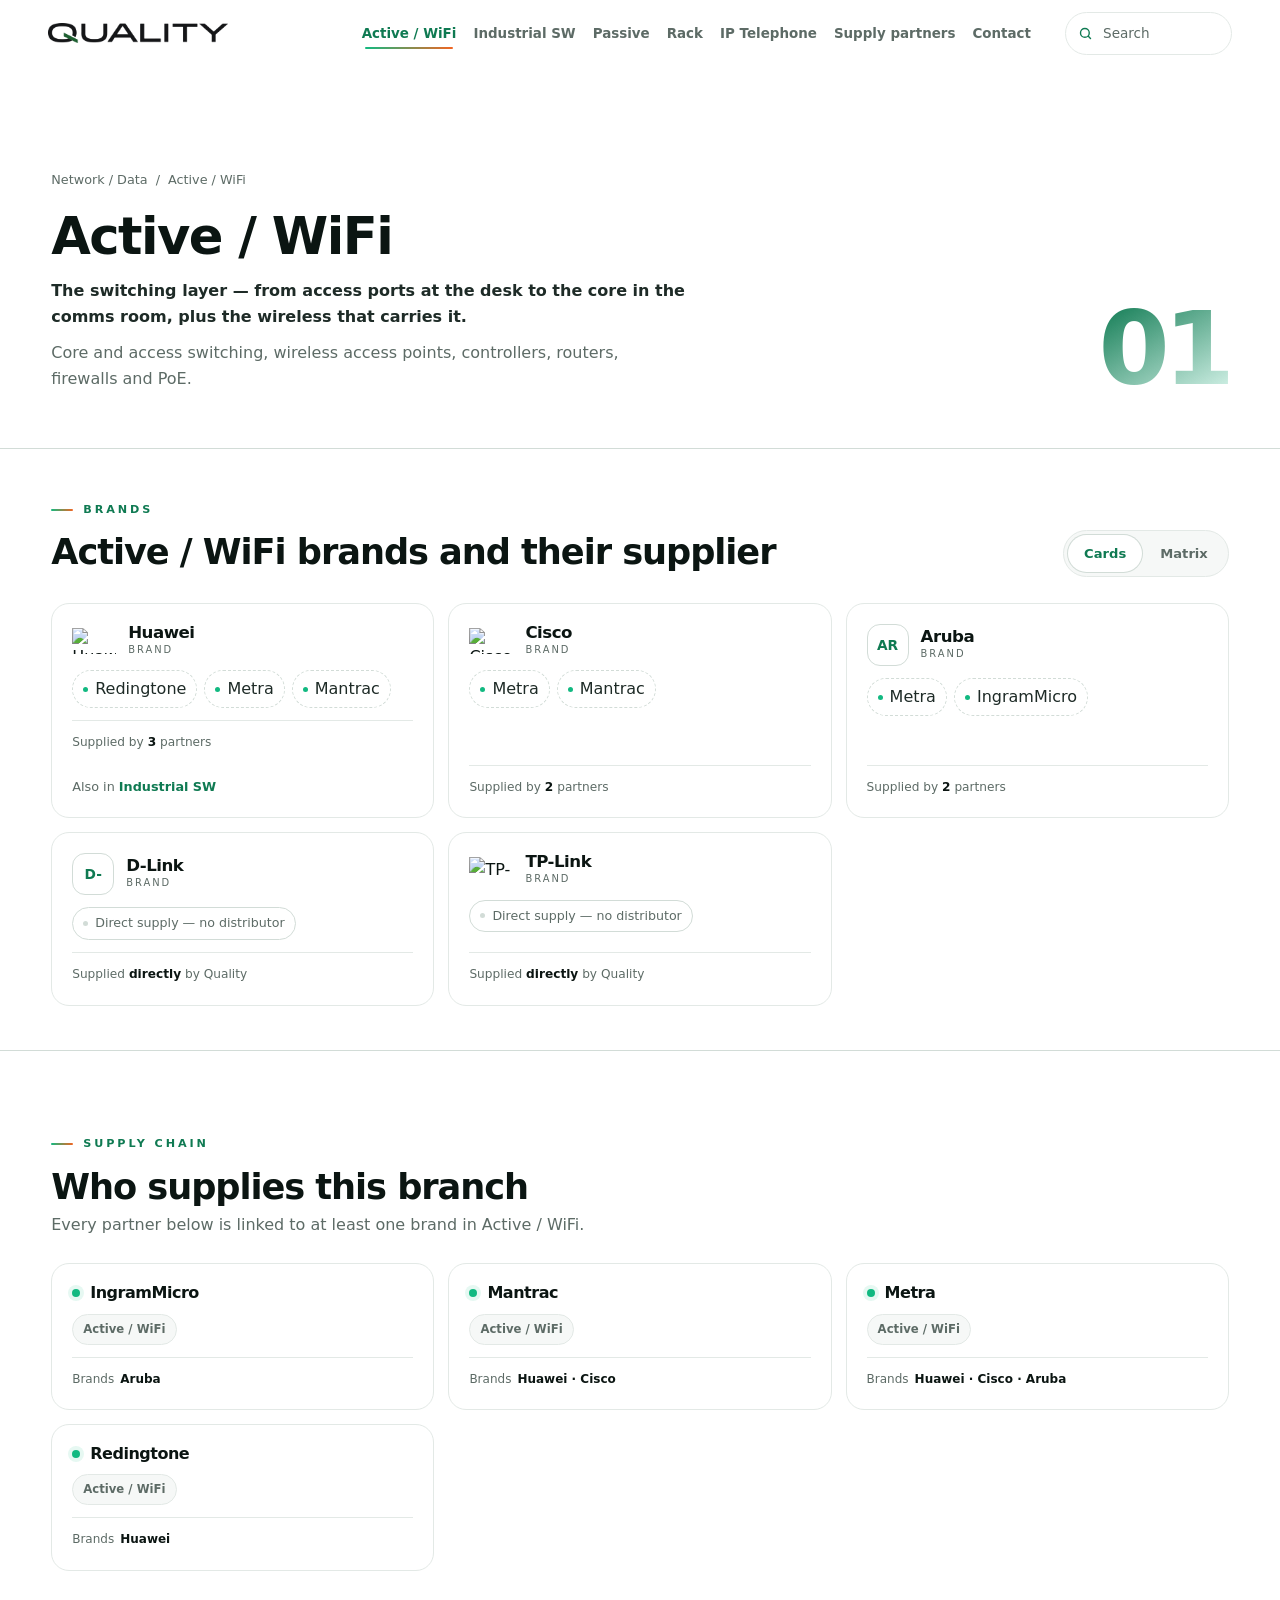
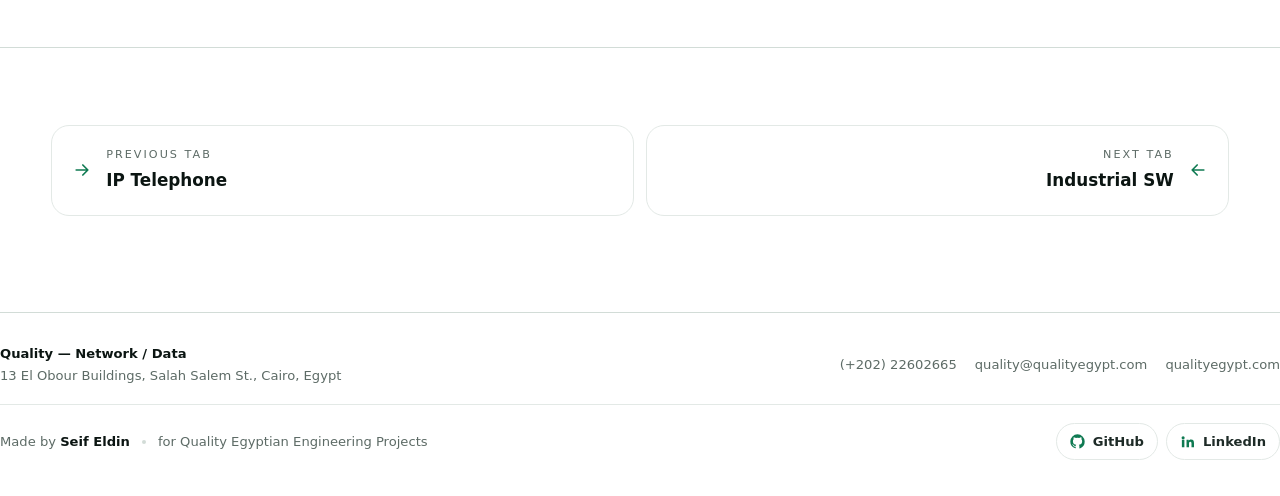
==== commit abb186d6: "Flatten surfaces: drop card shadows, hairline chips and matrix dots" ====
--- a/active.html
+++ b/active.html
@@ -7,7 +7,7 @@
 <meta name="description" content="Huawei, Cisco, Aruba, D-Link and TP-Link switching and wireless — with the partner behind each line.">
 <link rel="icon" href="assets/icon.svg" type="image/svg+xml">
 <link rel="apple-touch-icon" href="assets/apple-touch-icon.png">
-<link rel="stylesheet" href="assets/style.css?v=15">
+<link rel="stylesheet" href="assets/style.css?v=16">
 
 <!-- seo -->
 <meta name="theme-color" content="#0F7A52">
@@ -38,7 +38,7 @@
 
 <footer class="foot" id="foot"></footer>
 
-<script src="assets/data.js?v=15"></script>
-<script src="assets/app.js?v=15"></script>
+<script src="assets/data.js?v=16"></script>
+<script src="assets/app.js?v=16"></script>
 </body>
 </html>
--- a/assets/style.css
+++ b/assets/style.css
@@ -18,9 +18,9 @@
   --em-line:rgba(18,185,129,.28);
   --warm:#F26522;
   --warm-soft:rgba(242,101,34,.10);
-  --shadow-s:0 1px 2px rgba(11,21,18,.05),0 2px 8px rgba(11,21,18,.04);
-  --shadow-m:0 10px 30px -14px rgba(11,21,18,.22);
-  --shadow-l:0 34px 70px -34px rgba(11,21,18,.34);
+  --shadow-s:none;
+  --shadow-m:0 8px 24px -18px rgba(11,21,18,.30);
+  --shadow-l:0 30px 60px -34px rgba(11,21,18,.36);
   --bar:68px;
   --w:1240px;
   --ease:cubic-bezier(.2,.7,.2,1);
@@ -259,7 +259,7 @@
 .row .nm b{font-size:clamp(1rem,1.6vw,1.16rem);font-weight:750;letter-spacing:-.015em;white-space:nowrap}
 .row .nm i{
   font-style:normal;font-size:.7rem;font-weight:650;padding:3px 9px;border-radius:999px;flex:0 0 auto;
-  background:var(--em-soft);border:1px solid var(--em-line);color:var(--em);
+  background:var(--white);border:1px solid var(--line-2);color:var(--em);
 }
 .row .tags{
   font-size:.83rem;color:var(--muted);text-align:right;
@@ -293,7 +293,7 @@
 .crumb{display:flex;align-items:center;gap:8px;margin-bottom:18px;font-size:.8rem;color:var(--muted)}
 .crumb a:hover{color:var(--em)}
 
-.section{padding:clamp(40px,6vw,78px) 0;border-top:1px solid var(--line)}
+.section{padding:clamp(40px,6vw,78px) 0;border-top:1px solid var(--line-2)}
 .section.tight{padding:clamp(26px,3.5vw,44px) 0}
 .section.alt{background:var(--white)}
 
@@ -308,7 +308,7 @@
   color:var(--muted);padding:8px 16px;border-radius:999px;transition:.24s var(--ease);
 }
 .viewtoggle button:hover{color:var(--ink)}
-.viewtoggle button.on{background:var(--white);color:var(--em);box-shadow:var(--shadow-s)}
+.viewtoggle button.on{background:var(--white);color:var(--em);box-shadow:0 0 0 1px var(--line-2)}
 
 /* ---------------- matrix ---------------- */
 .mtxwrap{
@@ -328,17 +328,17 @@
 .mtx thead th.lead{z-index:3;background:var(--paper);box-shadow:1px 0 0 var(--line)}
 .mtx tbody tr:hover td,.mtx tbody tr:hover th.lead{background:var(--em-soft)}
 .mtx td .dot{
-  display:inline-block;width:11px;height:11px;border-radius:50%;
-  background:var(--paper-2);box-shadow:inset 0 0 0 1px var(--line);
-}
-.mtx td .dot.on{background:linear-gradient(140deg,var(--em),var(--em-mid));box-shadow:0 0 0 3px var(--em-soft)}
+  display:inline-block;width:10px;height:10px;border-radius:50%;
+  background:var(--white);box-shadow:inset 0 0 0 1px var(--line-2);
+}
+.mtx td .dot.on{background:var(--em);box-shadow:inset 0 0 0 1px var(--em)}
 .mtx tr.dir th.lead{color:var(--warm)}
 .mtx thead th.dir{color:var(--warm);background:var(--warm-soft)}
-.mtx tr.dir td .dot.on{background:var(--warm);box-shadow:0 0 0 3px var(--warm-soft);border-radius:3px}
+.mtx tr.dir td .dot.on{background:var(--warm);box-shadow:inset 0 0 0 1px var(--warm);border-radius:2px}
 .legend{display:flex;flex-wrap:wrap;gap:18px;margin-top:14px;font-size:.78rem;color:var(--muted)}
 .legend span{display:inline-flex;align-items:center;gap:8px}
-.legend i{width:11px;height:11px;border-radius:50%;background:linear-gradient(140deg,var(--em),var(--em-mid))}
-.legend i.dir{background:var(--warm);border-radius:3px}
+.legend i{width:10px;height:10px;border-radius:50%;background:var(--em)}
+.legend i.dir{background:var(--warm);border-radius:2px}
 
 /* partners band */
 .band{
@@ -367,19 +367,21 @@
 .bcard .top{display:flex;align-items:center;gap:12px}
 .bcard .mark{
   width:42px;height:42px;border-radius:13px;display:grid;place-items:center;flex:0 0 auto;
-  background:var(--em-soft);border:1px solid var(--em-line);font-weight:800;font-size:.86rem;color:var(--em);
+  background:var(--white);border:1px solid var(--line-2);font-weight:800;font-size:.86rem;color:var(--em);
 }
 .bcard img.lg{width:44px;height:26px;object-fit:contain}
 .bcard h3{font-size:1.04rem}
 .bcard .wl{font-size:.62rem;letter-spacing:.2em;text-transform:uppercase;color:var(--muted)}
 .chips{display:flex;flex-wrap:wrap;gap:7px}
 .chip{
-  display:inline-flex;align-items:center;gap:7px;padding:6px 11px;border-radius:999px;
-  background:var(--em-soft);border:1px solid var(--em-line);font-size:.79rem;font-weight:650;color:var(--em);
-}
-.chip::before{content:"";width:5px;height:5px;border-radius:50%;background:var(--em-mid)}
-.chip.none{background:var(--paper);border-color:var(--line);color:var(--muted);font-weight:500}
-.chip.none::before{background:var(--muted);opacity:.45}
+  display:inline-flex;align-items:center;gap:7px;padding:5px 10px;border-radius:999px;
+  background:var(--white);border:1px solid var(--line-2);font-size:.79rem;font-weight:650;color:var(--ink-2);
+  transition:.22s var(--ease);
+}
+.chip::before{content:"";width:5px;height:5px;border-radius:50%;background:var(--em-mid);flex:none}
+.chip:hover{border-color:var(--em);color:var(--em)}
+.chip.none{color:var(--muted);font-weight:500}
+.chip.none::before{background:var(--line-2);opacity:1}
 .bcard .link{
   margin-top:auto;padding-top:12px;border-top:1px solid var(--line);
   font-size:.76rem;color:var(--muted);display:flex;align-items:center;gap:7px;
@@ -475,7 +477,7 @@
 .pn svg{width:20px;height:20px;color:var(--em);flex:0 0 auto}
 
 /* footer */
-.foot{border-top:1px solid var(--line);background:var(--white);padding:30px 0 36px;margin-top:20px}
+.foot{border-top:1px solid var(--line-2);background:var(--white);padding:30px 0 36px;margin-top:20px}
 .foot-in{display:flex;gap:14px;flex-wrap:wrap;justify-content:space-between;align-items:center;font-size:.82rem;color:var(--muted)}
 .foot a:hover{color:var(--em)}
 .foot b{color:var(--ink)}
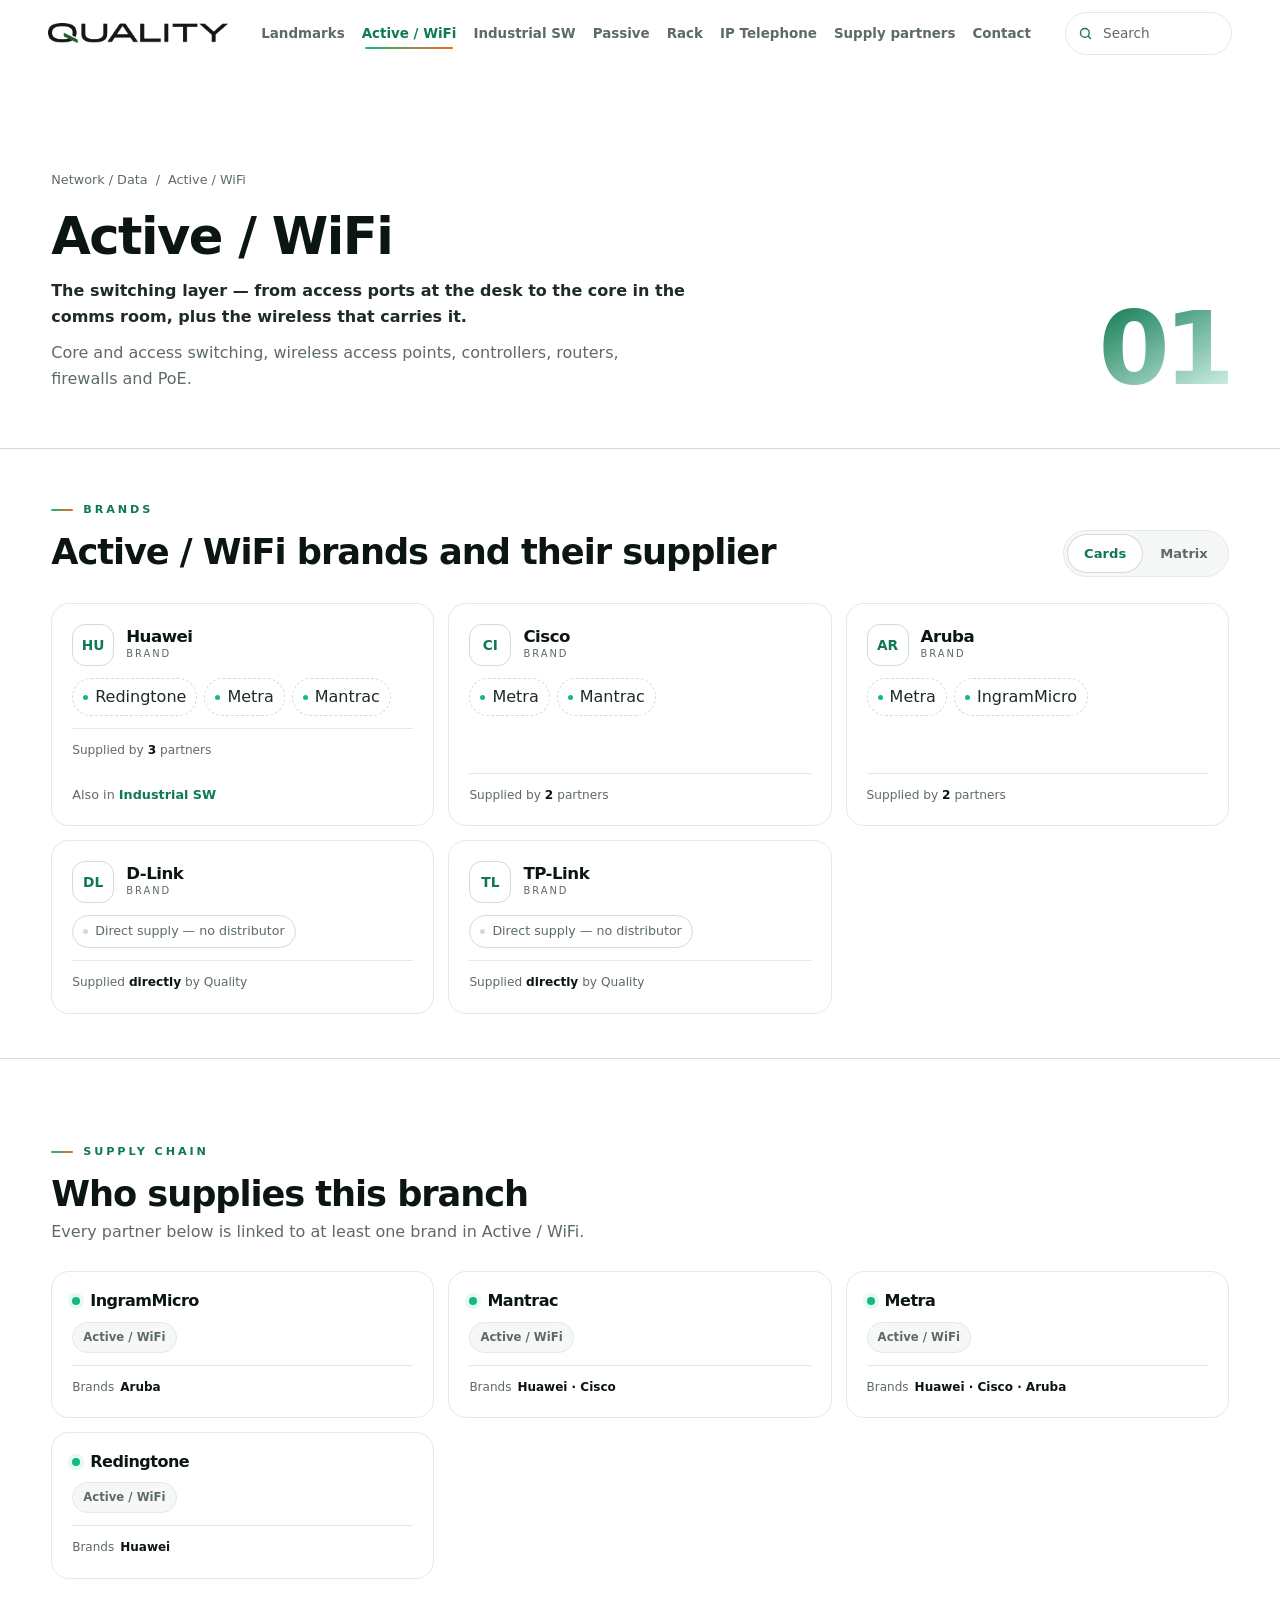
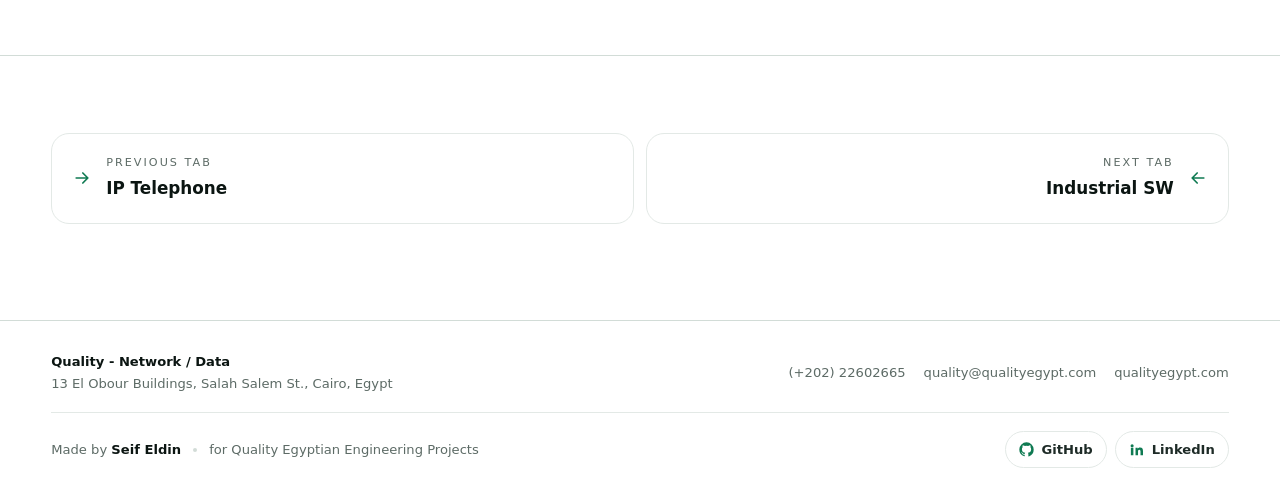
==== commit 53c318f2: "Add Landmark Projects portfolio New projects.html with 13 researched sites, three case studies, filt" ====
--- a/active.html
+++ b/active.html
@@ -7,7 +7,7 @@
 <meta name="description" content="Huawei, Cisco, Aruba, D-Link and TP-Link switching and wireless — with the partner behind each line.">
 <link rel="icon" href="assets/icon.svg" type="image/svg+xml">
 <link rel="apple-touch-icon" href="assets/apple-touch-icon.png">
-<link rel="stylesheet" href="assets/style.css?v=16">
+<link rel="stylesheet" href="assets/style.css?v=18">
 
 <!-- seo -->
 <meta name="theme-color" content="#0F7A52">
@@ -38,7 +38,7 @@
 
 <footer class="foot" id="foot"></footer>
 
-<script src="assets/data.js?v=16"></script>
-<script src="assets/app.js?v=16"></script>
+<script src="assets/data.js?v=18"></script>
+<script src="assets/app.js?v=18"></script>
 </body>
 </html>
--- a/assets/style.css
+++ b/assets/style.css
@@ -510,4 +510,521 @@
   body::before,body::after{display:none}
   [data-fade]{opacity:1 !important;transform:none !important}
   .section.alt,.foot{background:#fff}
-}+}
+/* ===========================================================
+   LANDMARK PROJECTS
+   A portfolio tab: hero collage, filterable sites, hub stories
+   =========================================================== */
+
+:root{
+  --gov:#1D6FA5;
+  --ven:#12855B;
+  --res:#7A4A9E;
+  --med:#B23A48;
+}
+
+.btn-o{background:var(--white);border-color:var(--line-2);color:var(--ink);box-shadow:var(--shadow-s)}
+.btn-o:hover{border-color:var(--em-mid);color:var(--em);transform:translateY(-2px);box-shadow:var(--shadow-m)}
+.btn-w{background:#fff;color:var(--em);border-color:#fff;box-shadow:0 18px 40px -22px rgba(0,0,0,.5)}
+.btn-w:hover{transform:translateY(-2px);box-shadow:0 24px 50px -22px rgba(0,0,0,.55);color:var(--em)}
+
+/* ---------------- hero ---------------- */
+.pj-hero{
+  position:relative;overflow:hidden;
+  padding:calc(var(--bar) + clamp(46px,7vw,88px)) 0 clamp(28px,4vw,42px);
+}
+.pj-hero::before{
+  content:"";position:absolute;inset:0;pointer-events:none;
+  background:
+    radial-gradient(720px 420px at 86% 12%, rgba(29,111,165,.09), transparent 66%),
+    radial-gradient(640px 460px at 4% 82%, rgba(18,185,129,.10), transparent 70%),
+    linear-gradient(180deg, transparent 60%, rgba(246,248,247,.7));
+}
+.pj-hero::after{
+  content:"";position:absolute;inset:0;pointer-events:none;opacity:.45;
+  background-image:linear-gradient(var(--line) 1px,transparent 1px),linear-gradient(90deg,var(--line) 1px,transparent 1px);
+  background-size:72px 72px;
+  mask-image:radial-gradient(70% 60% at 70% 30%,#000,transparent);
+  -webkit-mask-image:radial-gradient(70% 60% at 70% 30%,#000,transparent);
+}
+.pj-hero-in{
+  position:relative;z-index:1;
+  display:grid;grid-template-columns:1.02fr .98fr;align-items:center;
+  gap:clamp(30px,5vw,68px);
+}
+.pj-hero h1{
+  font-size:clamp(2.45rem,5.2vw,4.5rem);line-height:.97;letter-spacing:-.055em;margin-top:16px;
+}
+.pj-ar{
+  margin-top:16px;font-size:clamp(1.05rem,2vw,1.38rem);font-weight:650;color:var(--ink-2);
+  font-family:"Segoe UI",Tahoma,"Noto Naskh Arabic",Arial,sans-serif;
+}
+.pj-lede{margin-top:14px;max-width:53ch;color:var(--muted);font-size:clamp(.95rem,1.5vw,1.06rem)}
+.pj-actions{display:flex;flex-wrap:wrap;gap:10px;margin-top:26px}
+
+.pj-collage{
+  position:relative;display:grid;grid-template-columns:1.32fr 1fr;grid-template-rows:154px 154px;
+  gap:10px;
+}
+.pj-collage figure{
+  position:relative;margin:0;overflow:hidden;border-radius:16px;
+  border:1px solid var(--line);background:var(--paper);box-shadow:var(--shadow-m);
+}
+.pj-collage figure.big{grid-row:span 2}
+.pj-collage img{width:100%;height:100%;object-fit:cover;transition:transform .9s var(--ease)}
+.pj-collage figure:hover img{transform:scale(1.04)}
+.pj-collage figcaption{
+  position:absolute;left:10px;right:auto;bottom:10px;max-width:calc(100% - 20px);
+  padding:5px 9px;border-radius:7px;background:rgba(11,21,18,.48);backdrop-filter:blur(8px);
+  color:#fff;font-size:.66rem;font-weight:650;letter-spacing:.02em;white-space:nowrap;
+  overflow:hidden;text-overflow:ellipsis;
+}
+
+.pj-stats{
+  position:relative;z-index:1;display:grid;grid-template-columns:repeat(4,1fr);
+  margin-top:clamp(30px,5vw,50px);border:1px solid var(--line);border-radius:18px;
+  background:rgba(255,255,255,.74);backdrop-filter:blur(10px);overflow:hidden;box-shadow:var(--shadow-s);
+}
+.pj-stat{padding:18px clamp(14px,2.4vw,24px);border-right:1px solid var(--line)}
+.pj-stat:last-child{border-right:0}
+.pj-stat b{display:block;font-size:clamp(1.55rem,3vw,2.1rem);line-height:1;letter-spacing:-.045em;color:var(--em)}
+.pj-stat span{display:block;margin-top:6px;font-size:.72rem;font-weight:600;color:var(--muted);line-height:1.45}
+
+/* ---------------- filters ---------------- */
+.pj-filters{
+  position:sticky;top:calc(var(--bar) + 10px);z-index:24;
+  display:flex;flex-wrap:wrap;gap:7px;padding:9px;margin:0 0 22px;
+  background:rgba(255,255,255,.9);backdrop-filter:blur(18px) saturate(160%);
+  border:1px solid var(--line);border-radius:16px;box-shadow:var(--shadow-m);
+}
+.pf{
+  display:inline-flex;align-items:center;gap:7px;padding:8px 13px;border-radius:999px;
+  border:1px solid var(--line);background:var(--white);cursor:pointer;
+  font:inherit;font-size:.8rem;font-weight:650;color:var(--muted);transition:.22s var(--ease);
+}
+.pf i{width:7px;height:7px;border-radius:50%;background:var(--hc);flex:none}
+.pf b{font-size:.66rem;font-weight:750;color:var(--em);background:var(--em-soft);border-radius:999px;padding:2px 7px;transition:.22s}
+.pf:hover{border-color:var(--hc);color:var(--ink)}
+.pf.on{background:var(--ink);border-color:var(--ink);color:#fff;box-shadow:0 10px 24px -16px rgba(11,21,18,.8)}
+.pf.on b{background:rgba(255,255,255,.17);color:#fff}
+.pf.on i{box-shadow:0 0 0 3px rgba(255,255,255,.16)}
+
+/* ---------------- project cards ---------------- */
+.pgrid{display:grid;grid-template-columns:repeat(3,1fr);gap:18px}
+.pcard{
+  display:flex;flex-direction:column;overflow:hidden;
+  background:var(--white);border:1px solid var(--line);border-radius:20px;
+  box-shadow:var(--shadow-s);transition:transform .34s var(--ease),box-shadow .34s,border-color .34s;
+}
+.pcard[hidden]{display:none}
+.pcard:hover{transform:translateY(-6px);box-shadow:var(--shadow-l);border-color:var(--hc)}
+.pcard.flash{animation:flash 1.8s var(--ease)}
+.pcard-media{
+  position:relative;display:block;width:100%;aspect-ratio:16/10;padding:0;overflow:hidden;
+  border:0;background:var(--paper);cursor:pointer;
+}
+.pcard-media img{width:100%;height:100%;object-fit:cover;transition:transform .8s var(--ease)}
+.pcard:hover .pcard-media img{transform:scale(1.045)}
+.pcard-media::after{
+  content:"";position:absolute;inset:0;pointer-events:none;
+  background:linear-gradient(180deg,rgba(11,21,18,.18),transparent 35%);
+}
+.pcard-hub{
+  position:absolute;top:11px;left:11px;z-index:2;
+  display:inline-flex;align-items:center;gap:6px;padding:5px 9px;border-radius:7px;
+  background:rgba(255,255,255,.93);backdrop-filter:blur(8px);
+  font-size:.64rem;font-weight:750;letter-spacing:.03em;color:var(--ink-2);
+  box-shadow:0 4px 14px -8px rgba(11,21,18,.5);
+}
+.pcard-hub i{width:6px;height:6px;border-radius:50%;background:var(--hc,var(--em));flex:none}
+.pcard-no{
+  position:absolute;top:11px;right:11px;z-index:2;
+  display:grid;place-items:center;min-width:27px;height:27px;padding:0 6px;border-radius:7px;
+  background:rgba(11,21,18,.55);backdrop-filter:blur(8px);
+  color:#fff;font-size:.66rem;font-weight:750;letter-spacing:.08em;
+}
+.pcard-body{display:flex;flex-direction:column;gap:8px;flex:1;padding:17px 18px 18px}
+.pcard-loc{font-size:.64rem;font-weight:750;letter-spacing:.16em;text-transform:uppercase;color:var(--muted)}
+.pcard h3{font-size:1.15rem;line-height:1.16;letter-spacing:-.025em}
+.pcard-ar{font-size:.86rem;font-weight:600;color:var(--muted);font-family:"Segoe UI",Tahoma,"Noto Naskh Arabic",Arial,sans-serif;margin-top:-3px}
+.pcard-body p{font-size:.86rem;line-height:1.52;color:var(--muted)}
+.pscope{display:flex;flex-wrap:wrap;gap:5px}
+.sc{
+  font-size:.6rem;font-weight:750;letter-spacing:.09em;text-transform:uppercase;
+  padding:4px 7px;border-radius:5px;border:1px solid transparent;
+}
+.sc-active{color:#1D6FA5;background:rgba(29,111,165,.08);border-color:rgba(29,111,165,.24)}
+.sc-passive{color:#9A5B13;background:rgba(242,101,34,.08);border-color:rgba(242,101,34,.24)}
+.sc-wifi{color:#0F7A52;background:rgba(18,185,129,.09);border-color:rgba(18,185,129,.24)}
+.sc-voice{color:#6E3F92;background:rgba(122,74,158,.09);border-color:rgba(122,74,158,.24)}
+.sc-cabling{color:#5D6B66;background:var(--paper);border-color:var(--line-2)}
+.pbrands{display:flex;flex-wrap:wrap;gap:5px}
+.pbrand{
+  font-size:.69rem;font-weight:650;padding:4px 8px;border-radius:7px;
+  background:var(--paper);border:1px solid var(--line);color:var(--ink-2);transition:.2s;
+}
+a.pbrand:hover{border-color:var(--em-mid);color:var(--em);background:var(--em-soft)}
+.popen{
+  display:flex;align-items:center;justify-content:space-between;gap:8px;width:100%;
+  margin-top:auto;padding:12px 0 0;border:0;border-top:1px solid var(--line);background:none;
+  font:inherit;font-size:.77rem;font-weight:750;color:var(--em);cursor:pointer;
+}
+.popen svg{width:14px;height:14px;transition:transform .28s var(--ease)}
+.pcard:hover .popen svg{transform:translateX(4px)}
+.pj-note{
+  margin-top:22px;max-width:78ch;font-size:.76rem;line-height:1.6;color:var(--muted);
+}
+.pj-note b{color:var(--ink-2);font-weight:650}
+
+/* ---------------- project dialog ---------------- */
+.pmodal{
+  width:min(940px,94vw);max-height:88vh;padding:0;border:0;border-radius:24px;
+  background:var(--white);color:var(--ink);overflow:auto;
+  box-shadow:0 60px 120px -40px rgba(11,21,18,.65);
+}
+.pmodal::backdrop{background:rgba(11,21,18,.58);backdrop-filter:blur(7px)}
+.pmx{
+  position:sticky;top:12px;z-index:8;display:grid;place-items:center;
+  width:38px;height:38px;margin:12px 12px -50px auto;padding:0 0 3px;
+  border-radius:50%;border:1px solid rgba(255,255,255,.55);
+  background:rgba(11,21,18,.55);backdrop-filter:blur(10px);color:#fff;
+  font:400 1.45rem/1 "Segoe UI",Arial,sans-serif;cursor:pointer;transition:.22s;
+}
+.pmx:hover{background:rgba(11,21,18,.8);transform:rotate(90deg)}
+.pmmedia{position:relative;aspect-ratio:16/9;overflow:hidden;background:var(--paper)}
+.pmmedia img{width:100%;height:100%;object-fit:cover}
+.pmmedia .pcard-hub{top:14px;left:14px}
+.pmbody{padding:clamp(20px,4vw,34px)}
+.pmbody h2{font-size:clamp(1.5rem,3.4vw,2.35rem);margin-top:8px;letter-spacing:-.04em}
+.pmbody .pcard-ar{font-size:.98rem;margin-top:4px}
+.pmdetail{margin-top:16px;max-width:74ch;color:var(--ink-2);font-size:.94rem;line-height:1.65}
+.pmgrid{display:grid;grid-template-columns:1fr 1fr;gap:26px;margin-top:24px;padding-top:22px;border-top:1px solid var(--line)}
+.pmgrid h4{font-size:.66rem;letter-spacing:.18em;text-transform:uppercase;color:var(--muted);margin:0 0 9px;font-weight:750}
+.pmfacts{list-style:none;margin:0;padding:0;display:grid;gap:7px}
+.pmfacts li{position:relative;padding-left:16px;font-size:.84rem;color:var(--ink-2);line-height:1.45}
+.pmfacts li::before{content:"";position:absolute;left:0;top:.52em;width:6px;height:6px;border-radius:50%;background:var(--em-mid)}
+.pmfoot{
+  display:flex;gap:10px 22px;flex-wrap:wrap;justify-content:space-between;align-items:baseline;
+  margin-top:24px;padding-top:16px;border-top:1px solid var(--line);
+  font-size:.71rem;color:var(--muted);
+}
+.pmfoot a{color:var(--em);font-weight:650}
+.pmfoot a:hover{text-decoration:underline}
+
+/* ---------------- hub chapters ---------------- */
+.hubrow{
+  display:grid;grid-template-columns:1.04fr .96fr;overflow:hidden;
+  border:1px solid var(--line);border-radius:24px;background:var(--white);
+  box-shadow:var(--shadow-s);
+}
+.hubrow + .hubrow{margin-top:18px}
+.hubrow.rev .hubmedia{order:2}
+.hubmedia{position:relative;min-height:430px;overflow:hidden;background:var(--paper)}
+.hubmedia img{position:absolute;inset:0;width:100%;height:100%;object-fit:cover;transition:transform 1s var(--ease)}
+.hubrow:hover .hubmedia img{transform:scale(1.035)}
+.hubmedia::after{
+  content:"";position:absolute;inset:0;
+  background:linear-gradient(0deg,rgba(11,21,18,.82),rgba(11,21,18,.18) 58%,rgba(11,21,18,.04));
+}
+.hubcap{position:absolute;left:0;right:0;bottom:0;z-index:1;padding:30px 24px 20px;color:#fff}
+.hubcap span{font-size:.66rem;font-weight:750;letter-spacing:.2em;color:rgba(255,255,255,.62)}
+.hubcap b{display:block;font-size:clamp(1.05rem,2vw,1.3rem);margin-top:4px;letter-spacing:-.02em}
+.hubcap i{display:block;font-style:normal;font-size:.86rem;color:rgba(255,255,255,.78);margin-top:2px;font-family:"Segoe UI",Tahoma,"Noto Naskh Arabic",Arial,sans-serif}
+.hubcap small{display:block;margin-top:12px;font-size:.58rem;line-height:1.45;color:rgba(255,255,255,.46);max-width:40ch}
+.hubbody{padding:clamp(24px,4vw,44px);display:flex;flex-direction:column;justify-content:center}
+.hubkicker{font-size:.66rem;font-weight:750;letter-spacing:.18em;text-transform:uppercase;color:var(--hc)}
+.hubbody h3{font-size:clamp(1.4rem,2.7vw,2rem);margin-top:9px}
+.huben{font-size:.94rem;font-weight:600;color:var(--muted);margin-top:3px;font-family:"Segoe UI",Tahoma,"Noto Naskh Arabic",Arial,sans-serif}
+.hubbody p{margin-top:12px;max-width:52ch;font-size:.91rem;line-height:1.6;color:var(--muted)}
+.hublist{list-style:none;margin:20px 0 0;padding:0;border-top:1px solid var(--line)}
+.hublist li{border-bottom:1px solid var(--line)}
+.hublist li:last-child{border-bottom:0}
+.hublist button{
+  display:grid;grid-template-columns:30px minmax(0,1fr) auto;gap:10px;align-items:center;
+  width:100%;padding:11px 2px;border:0;background:none;font:inherit;text-align:left;cursor:pointer;transition:.2s;
+}
+.hublist button:hover{color:var(--hc);transform:translateX(3px)}
+.hublist span{font-size:.67rem;font-weight:750;letter-spacing:.06em;color:var(--hc)}
+.hublist b{font-size:.87rem;font-weight:650;overflow:hidden;text-overflow:ellipsis;white-space:nowrap}
+.hublist i{font-style:normal;font-size:.68rem;color:var(--muted);text-align:right;white-space:nowrap}
+
+/* ---------------- stack ---------------- */
+.stackgrid{display:grid;grid-template-columns:repeat(4,1fr);gap:14px}
+.stackcard{
+  padding:22px;border:1px solid var(--line);border-radius:18px;background:var(--white);
+  box-shadow:var(--shadow-s);transition:transform .3s var(--ease),box-shadow .3s,border-color .3s;
+}
+.stackcard:hover{transform:translateY(-5px);box-shadow:var(--shadow-m);border-color:var(--em-line)}
+.sic{
+  width:44px;height:44px;border-radius:13px;display:grid;place-items:center;
+  background:var(--em-soft);border:1px solid var(--em-line);color:var(--em);
+}
+.sic svg{width:22px;height:22px}
+.stackcard h3{font-size:1rem;margin-top:16px}
+.stackcard p{font-size:.84rem;line-height:1.55;color:var(--muted);margin-top:6px}
+.stackcard .pbrands{margin-top:14px}
+
+/* ---------------- footprint + cta ---------------- */
+.footprint{display:grid;grid-template-columns:.85fr 1.15fr;gap:clamp(24px,4vw,48px);align-items:center}
+.cities{display:grid;grid-template-columns:repeat(3,1fr);gap:8px}
+.city{padding:12px 14px;border:1px solid var(--line);border-radius:12px;background:var(--white);box-shadow:var(--shadow-s)}
+.city b{display:block;font-size:.86rem;letter-spacing:-.01em}
+.city i{display:block;font-style:normal;font-size:.68rem;color:var(--muted);margin-top:2px}
+.pj-cta{
+  position:relative;overflow:hidden;display:flex;align-items:center;justify-content:space-between;gap:24px;flex-wrap:wrap;
+  padding:clamp(26px,5vw,52px);border-radius:24px;
+  background:linear-gradient(118deg,#093528,#0F7A52 56%,#12B981);color:#fff;
+  box-shadow:0 30px 60px -34px rgba(15,122,82,.75);
+}
+.pj-cta::before{
+  content:"";position:absolute;inset:-30%;pointer-events:none;
+  background:
+    radial-gradient(circle at 82% 14%, rgba(255,255,255,.14), transparent 38%),
+    radial-gradient(circle at 8% 92%, rgba(242,101,34,.20), transparent 42%);
+}
+.pj-cta>*{position:relative;z-index:1}
+.pj-cta .eyebrow{color:rgba(255,255,255,.82)}
+.pj-cta .eyebrow::before{background:#fff}
+.pj-cta h2{color:#fff;font-size:clamp(1.5rem,3.3vw,2.35rem);margin-top:12px}
+.pj-cta p{color:rgba(255,255,255,.8);max-width:52ch;margin-top:8px;font-size:.92rem}
+
+/* ---------------- home feature band ---------------- */
+.lp-band{padding:clamp(34px,5vw,64px) 0;border-top:1px solid var(--line-2);background:linear-gradient(180deg,var(--white),var(--paper))}
+.lp-band-in{display:grid;grid-template-columns:1.02fr .98fr;gap:clamp(24px,4vw,54px);align-items:center}
+.lp-band-photos{display:grid;grid-template-columns:1.25fr 1fr;grid-template-rows:148px 148px;gap:9px}
+.lp-band-photos figure{
+  position:relative;margin:0;overflow:hidden;border-radius:14px;border:1px solid var(--line);
+  background:var(--paper);box-shadow:var(--shadow-m);
+}
+.lp-band-photos figure.big{grid-row:span 2}
+.lp-band-photos img{width:100%;height:100%;object-fit:cover;transition:transform .8s var(--ease)}
+.lp-band-photos figure:hover img{transform:scale(1.04)}
+.lp-band-photos figcaption{
+  position:absolute;left:8px;bottom:8px;right:auto;max-width:calc(100% - 16px);
+  padding:4px 7px;border-radius:5px;background:rgba(11,21,18,.5);backdrop-filter:blur(6px);
+  color:#fff;font-size:.6rem;font-weight:650;white-space:nowrap;overflow:hidden;text-overflow:ellipsis;
+}
+.lp-band h2{font-size:clamp(1.7rem,3.4vw,2.55rem);margin:12px 0 8px}
+.lp-band p{max-width:52ch;color:var(--muted);font-size:.94rem}
+.lp-meta{display:flex;flex-wrap:wrap;gap:6px;margin-top:16px}
+.lp-meta span{
+  font-size:.7rem;font-weight:700;padding:5px 9px;border-radius:7px;
+  background:var(--white);border:1px solid var(--line);color:var(--ink-2);
+}
+.lp-band .btn{margin-top:22px}
+.lp-credit{margin-top:16px;max-width:none;font-size:.72rem;line-height:1.5;color:var(--muted)}
+.lp-credit a{color:var(--em);text-decoration:underline;text-underline-offset:2px}
+
+/* ---------------- responsive ---------------- */
+@media (max-width:1100px){
+  .pj-hero-in{grid-template-columns:1fr;gap:34px}
+  .pj-collage{grid-template-columns:1.3fr 1fr;grid-template-rows:180px 180px;max-width:640px}
+  .pj-stats{grid-template-columns:repeat(2,1fr)}
+  .pj-stat:nth-child(2){border-right:0}
+  .pj-stat:nth-child(-n+2){border-bottom:1px solid var(--line)}
+  .pgrid{grid-template-columns:repeat(2,1fr)}
+  .hubrow{grid-template-columns:1fr}
+  .hubrow.rev .hubmedia{order:0}
+  .hubmedia{min-height:340px}
+  .stackgrid{grid-template-columns:repeat(2,1fr)}
+  .footprint{grid-template-columns:1fr;gap:24px}
+  .lp-band-in{grid-template-columns:1fr;gap:30px}
+  .lp-band-photos{grid-template-rows:170px 170px;max-width:620px}
+}
+@media (max-width:760px){
+  .pj-collage{grid-template-rows:140px 140px}
+  .pj-stats{grid-template-columns:1fr 1fr}
+  .pj-stat{padding:16px}
+  .pj-filters{position:static;padding:8px}
+  .pf{font-size:.75rem;padding:7px 10px}
+  .pgrid{grid-template-columns:1fr}
+  .pmgrid{grid-template-columns:1fr;gap:20px}
+  .hublist button{grid-template-columns:24px minmax(0,1fr);row-gap:2px}
+  .hublist i{grid-column:2;text-align:left}
+  .cities{grid-template-columns:1fr 1fr}
+  .pj-cta{align-items:flex-start}
+  .lp-band-photos{grid-template-rows:140px 140px}
+}
+@media (max-width:520px){
+  .pj-collage{grid-template-columns:1fr;grid-template-rows:220px 130px 130px}
+  .pj-collage figure.big{grid-row:span 1}
+  .pj-actions .btn{width:100%;justify-content:center}
+  .pj-stat b{font-size:1.5rem}
+  .cities{grid-template-columns:1fr}
+  .stackgrid{grid-template-columns:1fr}
+  .lp-band-photos{grid-template-columns:1fr;grid-template-rows:190px 130px 130px}
+  .lp-band-photos figure.big{grid-row:span 1}
+}
+
+@media print{
+  .pj-filters,.pj-cta,.pmodal{display:none !important}
+  .pcard,.hubrow{box-shadow:none;break-inside:avoid}
+}
+
+/* ===========================================================
+   LANDMARK PROJECTS — WORK INDEX
+   Selected case studies, sticky preview index, brand bench
+   =========================================================== */
+
+/* brand logos inside chips */
+.pbrand{display:inline-flex;align-items:center;gap:6px;line-height:1;padding:5px 10px}
+.pbrand img{height:16px;width:auto;max-width:88px;object-fit:contain;flex:none}
+.pbrand span{white-space:nowrap}
+
+/* ---------------- selected work ---------------- */
+.case{
+  display:grid;grid-template-columns:1.02fr .98fr;overflow:hidden;
+  border:1px solid var(--line);border-radius:24px;background:var(--white);
+  box-shadow:var(--shadow-s);
+}
+.case + .case{margin-top:22px}
+.case.rev .case-media{order:2}
+.case-media{position:relative;margin:0;min-height:480px;overflow:hidden;background:var(--paper)}
+.case-media img{position:absolute;inset:0;width:100%;height:100%;object-fit:cover;transition:transform 1s var(--ease)}
+.case:hover .case-media img{transform:scale(1.03)}
+.case-open{position:absolute;inset:0;z-index:1;border:0;background:none;cursor:pointer}
+.case-open:focus-visible{outline:3px solid var(--em-mid);outline-offset:-5px}
+.case-media figcaption{pointer-events:none}
+.case-media::after{
+  content:"";position:absolute;inset:0;pointer-events:none;
+  background:linear-gradient(0deg,rgba(11,21,18,.74),rgba(11,21,18,.06) 58%);
+}
+.case-no{
+  position:absolute;top:16px;left:16px;z-index:2;display:grid;place-items:center;
+  min-width:34px;height:34px;padding:0 7px;border-radius:9px;
+  background:rgba(255,255,255,.94);backdrop-filter:blur(8px);
+  color:var(--ink);font-size:.72rem;font-weight:800;letter-spacing:.08em;
+  box-shadow:0 6px 18px -10px rgba(11,21,18,.55);
+}
+.case-media figcaption{position:absolute;left:20px;right:20px;bottom:18px;z-index:2;color:#fff}
+.case-media figcaption span{
+  display:block;font-size:.6rem;font-weight:750;letter-spacing:.18em;
+  text-transform:uppercase;color:rgba(255,255,255,.7);
+}
+.case-media figcaption b{display:block;margin-top:4px;font-size:.9rem;font-weight:650;letter-spacing:-.01em}
+.case-body{padding:clamp(26px,4vw,50px);display:flex;flex-direction:column;justify-content:center}
+.case-kicker{font-size:.63rem;font-weight:750;letter-spacing:.16em;text-transform:uppercase;color:var(--hc)}
+.case-body h3{font-size:clamp(1.55rem,3vw,2.2rem);margin-top:9px;letter-spacing:-.04em;line-height:1.08}
+.case-ar{
+  margin-top:5px;font-size:.92rem;font-weight:600;color:var(--muted);
+  font-family:"Segoe UI",Tahoma,"Noto Naskh Arabic",Arial,sans-serif;
+}
+.case-body > p{margin-top:14px;max-width:56ch;color:var(--muted);font-size:.91rem;line-height:1.65}
+.case-metrics{
+  display:grid;grid-template-columns:repeat(3,1fr);gap:12px;
+  margin:22px 0;padding:18px 0;border-block:1px solid var(--line);
+}
+.case-metrics b{display:block;font-size:clamp(1.3rem,2.6vw,1.75rem);line-height:1;letter-spacing:-.04em;color:var(--em)}
+.case-metrics span{display:block;margin-top:5px;font-size:.65rem;line-height:1.4;color:var(--muted)}
+.case-tags{display:flex;flex-wrap:wrap;align-items:center;gap:10px 14px}
+.case .popen{margin-top:22px}
+.case .pbrands .pbrand{background:var(--paper)}
+
+/* ---------------- portfolio index ---------------- */
+.pindex-wrap{
+  display:grid;grid-template-columns:.86fr 1.14fr;
+  gap:clamp(22px,3.5vw,40px);align-items:start;
+}
+.pview{
+  position:sticky;top:calc(var(--bar) + 84px);
+  background:var(--white);border:1px solid var(--line);border-radius:22px;
+  overflow:hidden;box-shadow:var(--shadow-m);
+}
+.pview-media{position:relative;margin:0;aspect-ratio:16/10;overflow:hidden;background:var(--paper)}
+.pview-media img{width:100%;height:100%;object-fit:cover;transition:transform .8s var(--ease)}
+.pview:hover .pview-media img{transform:scale(1.03)}
+.pview-media::after{
+  content:"";position:absolute;inset:0;pointer-events:none;
+  background:linear-gradient(180deg,rgba(11,21,18,.2),transparent 38%);
+}
+.pview-body{padding:20px 22px 22px;display:flex;flex-direction:column;gap:8px}
+.pview-body h3{font-size:1.35rem;line-height:1.12;letter-spacing:-.03em}
+.pview-body > p{font-size:.85rem;line-height:1.55;color:var(--muted)}
+.pview .popen{margin-top:8px}
+
+.pindex{display:flex;flex-direction:column;gap:24px;min-width:0}
+.pgroup[hidden]{display:none}
+.pgroup-head{
+  display:grid;grid-template-columns:34px minmax(0,1fr);gap:12px;
+  padding:0 0 10px;border-bottom:1px solid var(--line);
+}
+.pgroup-no{font-size:.68rem;font-weight:800;letter-spacing:.1em;color:var(--hc);padding-top:5px}
+.pgroup-head h3{font-size:1rem;letter-spacing:-.02em}
+.pgroup-head h3 i{
+  font-style:normal;font-weight:600;color:var(--muted);font-size:.8rem;margin-left:6px;
+  font-family:"Segoe UI",Tahoma,"Noto Naskh Arabic",Arial,sans-serif;
+}
+.pgroup-head p{
+  margin-top:4px;font-size:.76rem;line-height:1.5;color:var(--muted);max-width:62ch;
+  display:-webkit-box;-webkit-line-clamp:2;-webkit-box-orient:vertical;overflow:hidden;
+}
+.prow{
+  display:grid;grid-template-columns:30px minmax(0,1fr) auto 18px;gap:12px;align-items:center;
+  width:100%;padding:12px 10px 12px 4px;border:0;border-bottom:1px solid var(--line);
+  background:none;font:inherit;text-align:left;cursor:pointer;
+  transition:background .2s var(--ease),box-shadow .2s var(--ease);
+}
+.prow:hover,.prow.on{background:var(--paper);box-shadow:inset 3px 0 0 var(--hc)}
+.prow:focus-visible{outline:2px solid var(--hc);outline-offset:-2px}
+.prow-no{font-size:.68rem;font-weight:800;letter-spacing:.06em;color:var(--hc)}
+.prow-main{display:flex;flex-direction:column;gap:1px;min-width:0}
+.prow-main b{font-size:.88rem;font-weight:650;white-space:nowrap;overflow:hidden;text-overflow:ellipsis}
+.prow-main i{font-style:normal;font-size:.7rem;color:var(--muted)}
+.prow-scope{
+  font-size:.64rem;font-weight:650;letter-spacing:.05em;text-transform:uppercase;
+  color:var(--muted);text-align:right;white-space:nowrap;
+}
+.prow-arw{display:grid;place-items:center;color:var(--muted)}
+.prow-arw svg{width:14px;height:14px;transition:transform .26s var(--ease),color .26s var(--ease)}
+.prow:hover .prow-arw svg{transform:translateX(3px);color:var(--hc)}
+.prow-thumb{display:none;width:46px;height:34px;border-radius:6px;overflow:hidden;background:var(--paper);flex:none}
+.prow-thumb img{width:100%;height:100%;object-fit:cover}
+
+/* ---------------- brand bench ---------------- */
+.brandbench{
+  margin-top:34px;padding:clamp(22px,3.5vw,34px);
+  border:1px solid var(--line);border-radius:22px;
+  background:linear-gradient(180deg,var(--white),var(--paper));
+  box-shadow:var(--shadow-s);
+}
+.bbhead{
+  display:flex;align-items:flex-end;justify-content:space-between;gap:20px;flex-wrap:wrap;
+  padding-bottom:18px;border-bottom:1px solid var(--line);
+}
+.bbhead h3{font-size:clamp(1.1rem,2.2vw,1.45rem);margin-top:8px;letter-spacing:-.03em}
+.bbhead > p{max-width:40ch;font-size:.79rem;line-height:1.5;color:var(--muted)}
+.bbgrid{display:grid;grid-template-columns:repeat(4,1fr);gap:8px;margin-top:18px}
+.bbrand{
+  display:flex;flex-direction:column;align-items:flex-start;justify-content:flex-end;gap:10px;min-width:0;
+  min-height:96px;padding:14px 16px;border:1px solid var(--line);border-radius:10px;background:var(--white);
+  transition:.2s var(--ease);
+}
+a.bbrand:hover{border-color:var(--em-mid);box-shadow:var(--shadow-s);transform:translateY(-2px)}
+.bbrand img{width:auto;height:auto;max-width:148px;max-height:34px;object-fit:contain;flex:none}
+.bbrand span{min-width:0;width:100%}
+.bbrand b{display:block;font-size:.77rem;font-weight:700;white-space:nowrap;overflow:hidden;text-overflow:ellipsis}
+.bbrand i{display:block;font-style:normal;font-size:.61rem;color:var(--muted);margin-top:1px;white-space:nowrap;overflow:hidden;text-overflow:ellipsis}
+.bbnote{margin-top:14px;font-size:.65rem;color:var(--muted)}
+
+@media (max-width:1100px){
+  .case{grid-template-columns:1fr}
+  .case.rev .case-media{order:0}
+  .case-media{min-height:340px}
+  .pindex-wrap{grid-template-columns:1fr}
+  .pview{position:static;display:grid;grid-template-columns:.9fr 1.1fr;align-items:stretch}
+  .pview-media{aspect-ratio:auto;min-height:100%}
+  .pview-body{justify-content:center}
+  .bbgrid{grid-template-columns:repeat(3,1fr)}
+}
+@media (max-width:760px){
+  .case-media{min-height:240px}
+  .pview{display:none}
+  .prow{grid-template-columns:46px 24px minmax(0,1fr) 16px;gap:9px}
+  .prow-thumb{display:block}
+  .prow-scope{display:none}
+  .case-metrics{grid-template-columns:1fr 1fr}
+  .bbgrid{grid-template-columns:1fr 1fr}
+}
+@media (max-width:520px){
+  .bbgrid{grid-template-columns:1fr}
+}
